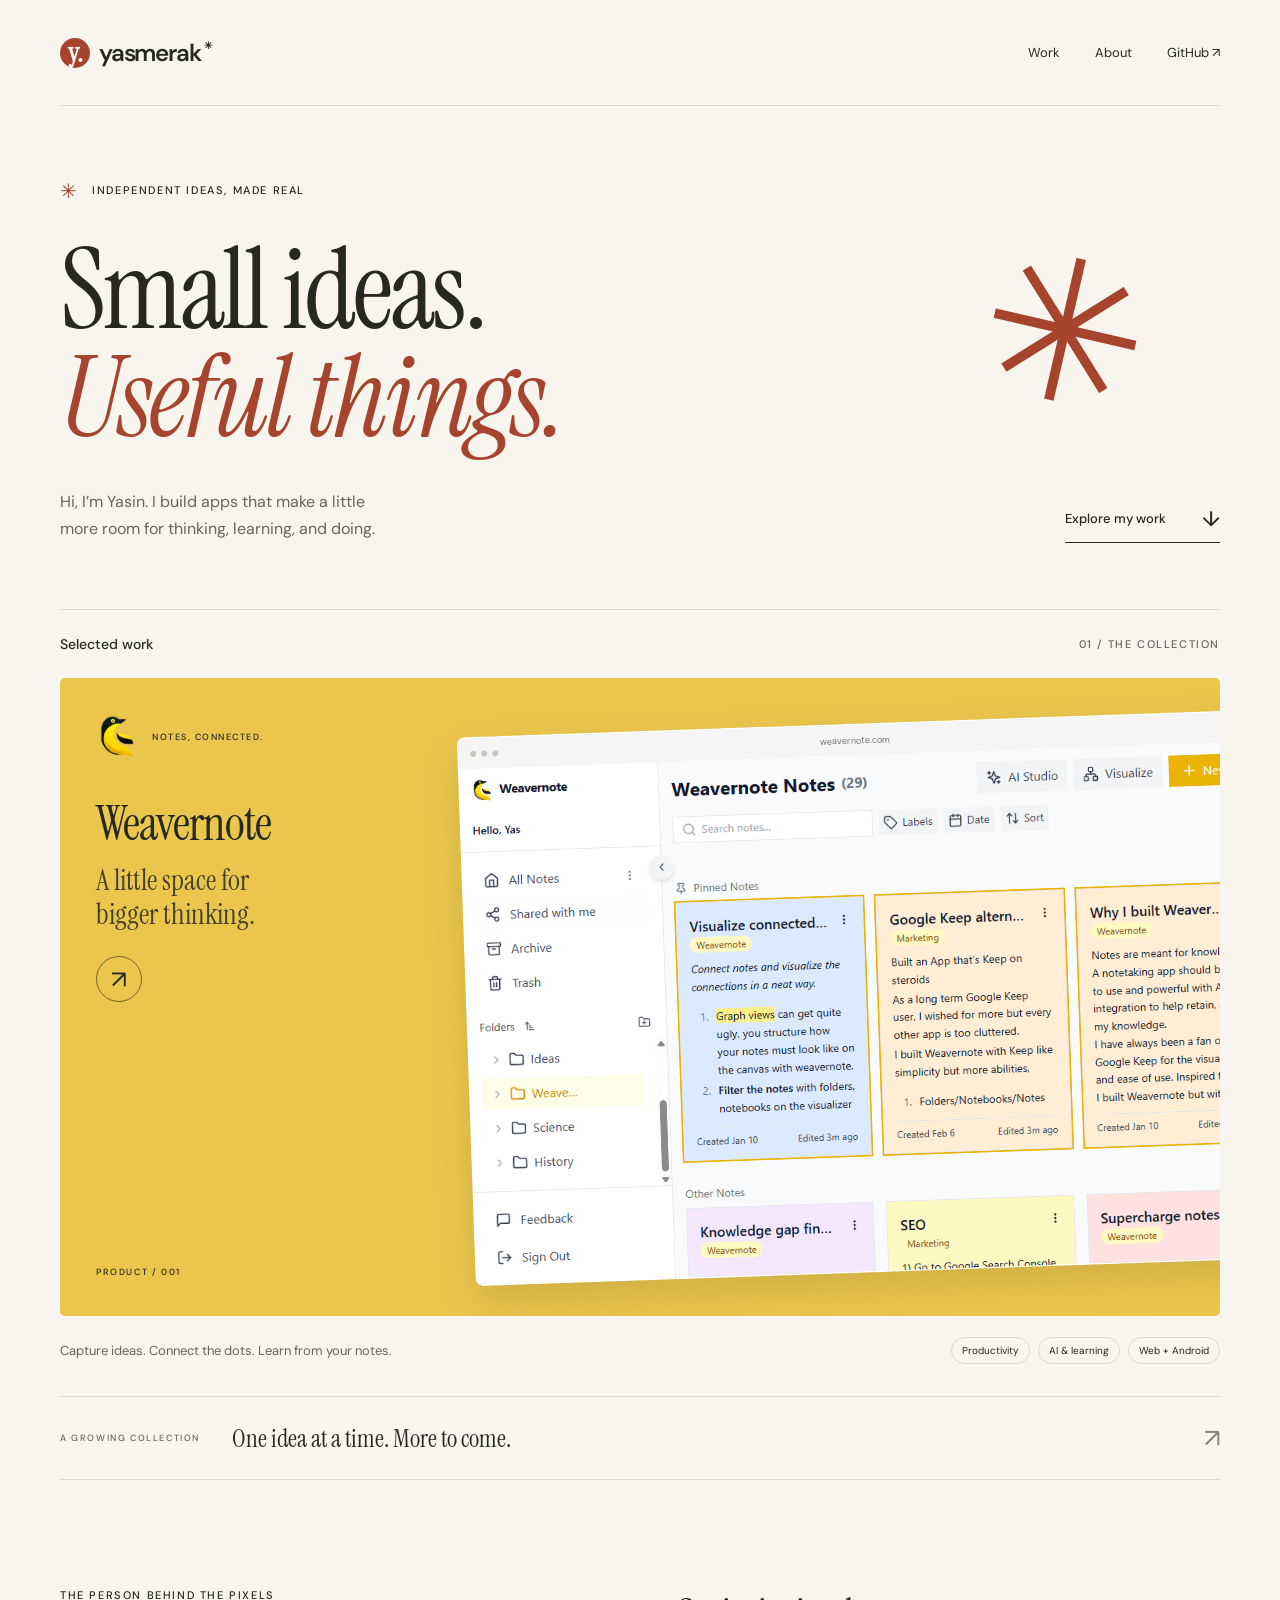
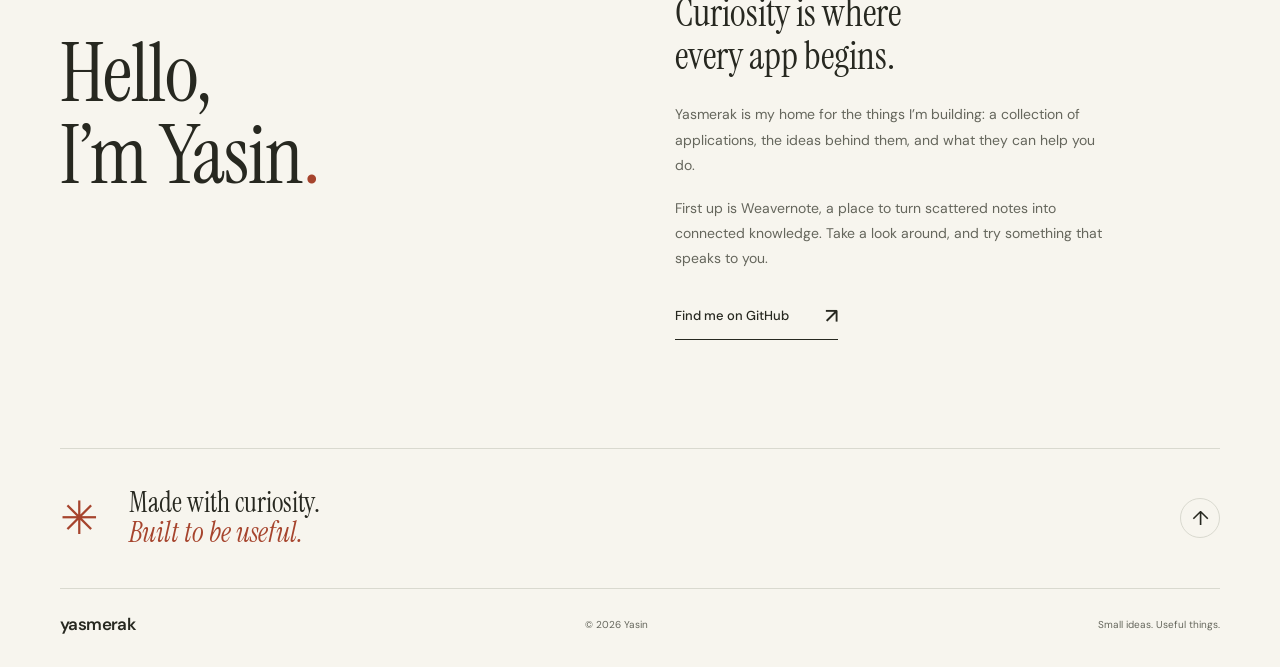
==== index.html @ 51289e0a "Build Yasmerak portfolio and Weavernote product page" ====
<!doctype html>
<html lang="en">
<head>
  <meta charset="utf-8"><meta name="viewport" content="width=device-width,initial-scale=1">
  <title>Yasmerak — Small ideas. Useful things.</title>
  <meta name="description" content="A collection of apps by Yasin. Explore Weavernote, a workspace for connected notes, AI-powered study, and bigger thinking.">
  <link rel="canonical" href="https://yasmerak.site/">
  <meta property="og:title" content="Yasmerak — Small ideas. Useful things."><meta property="og:description" content="Thoughtful apps by Yasin. Start with Weavernote: capture, connect, and learn from your notes."><meta property="og:type" content="website"><meta property="og:url" content="https://yasmerak.site/">
  <meta name="theme-color" content="#f7f5ee"><link rel="icon" href="/assets/favicon.svg" type="image/svg+xml"><link rel="stylesheet" href="/assets/styles.css">
</head>
<body>
  <a class="skip-link" href="#main">Skip to content</a>
  <header class="site-header wrap">
    <a class="brand" href="/" aria-label="Yasmerak home"><span class="brand-mark" aria-hidden="true">y.</span>yasmerak<span class="brand-dot" aria-hidden="true">✳</span></a>
    <nav aria-label="Main navigation"><a href="#work">Work</a><a href="#about">About</a><a href="https://github.com/Yasind24" target="_blank" rel="noopener noreferrer">GitHub <span aria-hidden="true">↗</span></a></nav>
  </header>
  <main id="main">
    <section class="hero wrap" aria-labelledby="hero-title">
      <div class="eyebrow"><span class="small-star" aria-hidden="true">✳</span> INDEPENDENT IDEAS, MADE REAL</div>
      <h1 id="hero-title">Small ideas.<br><em>Useful things.</em></h1>
      <div class="hero-bottom"><p>Hi, I’m Yasin. I build apps that make a little<br class="desktop-break"> more room for thinking, learning, and doing.</p><a class="text-link" href="#work">Explore my work <span aria-hidden="true">↓</span></a></div>
      <span class="hero-flower" aria-hidden="true">✳</span>
    </section>
    <section class="work wrap" id="work" aria-labelledby="work-title">
      <div class="section-heading"><h2 id="work-title">Selected work</h2><span class="mono">01 / THE COLLECTION</span></div>
      <article class="product-card">
        <div class="product-card-copy"><div class="product-kicker"><img src="/assets/weavernote-logo.webp" width="42" height="42" alt=""><span>NOTES, CONNECTED.</span></div><h3>Weavernote</h3><p>A little space for<br>bigger thinking.</p><a class="round-link" href="/apps/weavernote/" aria-label="Explore Weavernote"><span aria-hidden="true">↗</span></a><span class="product-index mono">PRODUCT / 001</span></div>
        <a class="product-preview" href="/apps/weavernote/" aria-label="View the Weavernote product page"><div class="window-bar" aria-hidden="true"><span></span><span></span><span></span><b>weavernote.com</b></div><img src="/assets/weavernote-workspace.webp" alt="Weavernote workspace with colorful note cards, folders, and AI Studio" width="1052" height="660" fetchpriority="high"></a>
      </article>
      <div class="product-summary"><p>Capture ideas. Connect the dots. Learn from your notes.</p><div class="tags"><span>Productivity</span><span>AI & learning</span><span>Web + Android</span></div></div>
      <div class="collection-note"><span class="mono">A GROWING COLLECTION</span><p>One idea at a time. More to come.</p><span aria-hidden="true">↗</span></div>
    </section>
    <section class="about wrap" id="about" aria-labelledby="about-title"><div><span class="eyebrow">THE PERSON BEHIND THE PIXELS</span><h2 id="about-title">Hello,<br>I’m Yasin<span>.</span></h2></div><div class="about-copy"><p class="about-lead">Curiosity is where<br>every app begins.</p><p>Yasmerak is my home for the things I’m building: a collection of applications, the ideas behind them, and what they can help you do.</p><p>First up is Weavernote, a place to turn scattered notes into connected knowledge. Take a look around, and try something that speaks to you.</p><a class="text-link" href="https://github.com/Yasind24" target="_blank" rel="noopener noreferrer">Find me on GitHub <span aria-hidden="true">↗</span></a></div></section>
    <section class="closing wrap"><span aria-hidden="true">✳</span><p>Made with curiosity.<br><em>Built to be useful.</em></p><a href="#main" class="back-top" aria-label="Back to top">↑</a></section>
  </main>
  <footer class="site-footer wrap"><a class="footer-brand" href="/">yasmerak</a><span>© 2026 Yasin</span><span>Small ideas. Useful things.</span></footer>
</body>
</html>
---- assets/styles.css ----
@import url('https://fonts.googleapis.com/css2?family=DM+Sans:wght@400;500;600;700&family=Instrument+Serif:ital@0;1&display=swap');
:root{--paper:#f7f5ee;--ink:#272820;--muted:#65665c;--line:#d9d9cf;--rust:#a6442d;--yellow:#eac64d;--serif:'Instrument Serif',Georgia,serif;--sans:'DM Sans',Arial,sans-serif}
*{box-sizing:border-box}html{scroll-behavior:smooth;scroll-padding-top:30px}body{margin:0;background:var(--paper);color:var(--ink);font-family:var(--sans);-webkit-font-smoothing:antialiased}a{color:inherit;text-decoration:none}img{max-width:100%;height:auto;display:block}button,a{-webkit-tap-highlight-color:transparent}a:focus-visible,summary:focus-visible{outline:3px solid var(--rust);outline-offset:6px}a:hover{color:var(--rust)}.wrap{width:min(1160px,calc(100% - 96px));margin-inline:auto}.mono,.eyebrow,.product-kicker{font-size:11px;letter-spacing:1.6px;font-weight:500}.mono{font-family:var(--sans)}.skip-link{position:absolute;top:8px;left:8px;transform:translateY(-150%);padding:12px;background:var(--ink);color:white;z-index:10}.skip-link:focus{transform:none}.site-header{display:flex;align-items:center;justify-content:space-between;height:106px;border-bottom:1px solid var(--line)}.brand{display:flex;align-items:center;gap:9px;font-size:24px;font-weight:600;letter-spacing:-1.2px}.brand-mark{background:var(--rust);color:var(--paper);height:30px;width:30px;display:grid;place-items:center;border-radius:50%;font-family:var(--serif);font-size:27px;line-height:1}.brand-dot{font-size:10px;align-self:flex-start;padding-top:2px;margin-left:-5px}.site-header nav{display:flex;gap:35px;font-size:13px}.hero{position:relative;padding-block:72px 66px;overflow:hidden}.eyebrow{display:block}.small-star{color:var(--rust);font-size:20px;vertical-align:middle;margin-right:9px}h1,h2,h3,p{margin:0}h1{font-family:var(--serif);font-size:clamp(70px,8.8vw,132px);font-weight:400;line-height:.96;letter-spacing:-3px;margin:32px 0 36px}em{font-weight:400;color:var(--rust)}.hero-bottom{display:flex;align-items:flex-end;justify-content:space-between}.hero-bottom p{font-size:16px;line-height:1.7;color:var(--muted)}.text-link{display:inline-flex;align-items:center;gap:36px;font-size:13px;font-weight:500;border-bottom:1px solid var(--ink);padding-bottom:9px}.text-link span{font-size:21px}.hero-flower{position:absolute;right:73px;top:130px;font-size:198px;line-height:1;color:var(--rust);transform:rotate(13deg);font-family:Georgia,serif}.section-heading{display:flex;justify-content:space-between;align-items:center;border-top:1px solid var(--line);padding:25px 0}.section-heading h2{font-size:14px;font-weight:500}.section-heading .mono{color:var(--muted)}.product-card{display:grid;grid-template-columns:35% 65%;min-height:440px;background:var(--yellow);border-radius:5px;overflow:hidden;position:relative}.product-card-copy{padding:38px 36px;display:flex;flex-direction:column;align-items:flex-start}.product-kicker{display:flex;align-items:center;gap:14px;font-size:9px;letter-spacing:1.5px}.product-kicker img{object-fit:contain}.product-card h3{font-family:var(--serif);font-weight:400;font-size:48px;letter-spacing:-1px;margin:34px 0 8px}.product-card-copy>p{font-family:var(--serif);font-size:29px;line-height:1.18;color:#46402a}.round-link{border:1px solid #746324;border-radius:50%;width:46px;height:46px;display:grid;place-items:center;font-size:25px;margin-top:25px;transition:background .2s,transform .2s}.round-link:hover{background:var(--paper);color:var(--ink);transform:rotate(6deg)}.product-index{margin-top:auto;padding-top:20px;font-size:9px}.product-preview{align-self:center;background:white;margin:45px -70px 45px 0;box-shadow:0 16px 35px #5b48152b;border:1px solid #ffffff80;border-radius:8px;overflow:hidden;transform:rotate(-2deg);transition:transform .3s}.product-preview:hover{transform:rotate(0)}.product-preview img{width:100%;height:auto}.window-bar{height:31px;background:#f5f5f5;display:flex;align-items:center;gap:5px;padding:0 12px}.window-bar span{height:6px;width:6px;border-radius:50%;background:#c6c7c1}.window-bar b{font-weight:400;font-size:9px;position:absolute;left:44%;color:#74746c}.product-summary{display:flex;justify-content:space-between;gap:24px;align-items:center;padding:21px 0 32px}.product-summary p{font-size:13px;color:var(--muted)}.tags{display:flex;gap:8px;flex-wrap:wrap}.tags span{font-size:10px;border:1px solid var(--line);padding:6px 10px;border-radius:30px;white-space:nowrap}.collection-note{display:flex;align-items:center;gap:32px;border-top:1px solid var(--line);border-bottom:1px solid var(--line);padding:24px 0}.collection-note .mono{font-size:9px;color:var(--muted)}.collection-note p{font-family:var(--serif);font-size:25px}.collection-note>span:last-child{margin-left:auto;font-size:26px;color:#838579}.about{display:grid;grid-template-columns:1fr 1fr;padding:108px 0;gap:70px}.about h2{font-family:var(--serif);font-size:82px;font-weight:400;line-height:1;letter-spacing:-1px;margin-top:30px}.about h2 span{color:var(--rust)}.about-copy{padding-top:4px}.about-lead{font-family:var(--serif);font-size:38px;line-height:1.12;margin-bottom:25px}.about-copy>p:not(.about-lead){font-size:14px;line-height:1.8;color:var(--muted);max-width:440px;margin-bottom:18px}.about-copy .text-link{margin-top:12px}.closing{border-top:1px solid var(--line);display:flex;align-items:center;gap:30px;padding:39px 0}.closing>span{font-size:46px;color:var(--rust)}.closing p{font-family:var(--serif);font-size:28px;line-height:1.1}.back-top{margin-left:auto;border:1px solid var(--line);border-radius:50%;width:40px;height:40px;display:grid;place-items:center;font-size:20px}.site-footer{display:flex;gap:30px;justify-content:space-between;align-items:center;padding:24px 0 32px;border-top:1px solid var(--line);color:var(--muted);font-size:10px}.footer-brand{font-weight:600;font-size:17px;color:var(--ink);letter-spacing:-.6px}
/* Product detail */
.breadcrumb{font-size:11px;display:inline-flex;gap:10px;color:var(--muted);margin-top:32px}.product-hero{padding:48px 0 50px;display:grid;grid-template-columns:1.4fr 1fr;gap:80px;align-items:end}.product-label{display:flex;align-items:center;gap:12px;font-size:15px;font-weight:600}.product-label img{width:38px;height:38px;object-fit:contain}.live-label{font-size:9px;border:1px solid var(--line);border-radius:20px;padding:5px 9px;font-weight:400;margin-left:6px}.live-label:before{content:'';display:inline-block;width:5px;height:5px;background:#66764b;border-radius:50%;margin-right:6px}.product-hero h1{font-size:clamp(60px,6.3vw,88px);line-height:1.02;margin:25px 0 0;letter-spacing:-2px}.product-hero-copy>p{color:var(--muted);font-size:15px;line-height:1.8;margin-bottom:24px}.button{display:inline-flex;align-items:center;justify-content:center;gap:25px;background:var(--ink);color:var(--paper);padding:15px 20px;border-radius:3px;font-size:12px;transition:background .2s}.button:hover{background:var(--rust);color:white}.secondary-button{background:transparent;border:1px solid var(--line);color:var(--ink)}.secondary-button:hover{color:var(--ink);background:#edeadf}.button-row{display:flex;gap:10px;flex-wrap:wrap}.product-hero-copy .platform-note{font-size:10px;margin:13px 0 0}.screenshot-stage{background:#e9c44c;padding:50px 65px 0;border-radius:5px;overflow:hidden}.screenshot-stage img{border-radius:6px 6px 0 0;box-shadow:0 0 40px #7b5d1820;width:100%}.stage-caption{display:flex;justify-content:space-between;padding:15px 0 30px;font-size:10px;color:var(--muted)}.product-intro{padding:62px 0 65px;border-bottom:1px solid var(--line);display:grid;grid-template-columns:1fr 1fr;gap:80px}.product-intro h2{font-family:var(--serif);font-size:43px;line-height:1.08;font-weight:400;letter-spacing:-.5px}.product-intro p{font-size:14px;line-height:1.9;color:var(--muted)}.feature{display:grid;grid-template-columns:1fr 1.3fr;gap:85px;padding:64px 0;border-bottom:1px solid var(--line);align-items:center}.feature.reverse{grid-template-columns:1.3fr 1fr}.feature h2{font-family:var(--serif);font-size:44px;font-weight:400;line-height:1.08;margin:18px 0;letter-spacing:-.5px}.feature p{font-size:14px;line-height:1.85;color:var(--muted);margin-bottom:20px}.feature-image{background:#e9e8df;padding:24px;border-radius:5px}.feature-image img{width:100%;box-shadow:0 3px 16px #27282010;border-radius:3px}.feature-image.gold{background:#ede3b7}.feature-image.white{background:#eeeee7}.feature-points{padding:0;list-style:none;margin:0}.feature-points li{font-size:12px;color:var(--muted);padding:9px 0;border-top:1px solid var(--line);display:flex;gap:10px}.feature-points li:before{content:'↗';color:var(--rust)}.workflow{padding:65px 0}.workflow h2{font-family:var(--serif);font-size:46px;font-weight:400;margin:20px 0 35px}.workflow-grid{display:grid;grid-template-columns:repeat(3,1fr);gap:32px}.workflow-step{border-top:1px solid var(--line);padding-top:20px}.step-number{font-family:var(--serif);font-size:32px;color:var(--rust)}.workflow-step h3{font-size:16px;font-weight:500;margin:18px 0 10px}.workflow-step p{font-size:13px;color:var(--muted);line-height:1.8}.product-cta{padding:50px;background:#ece9df;border-radius:5px;display:flex;align-items:center;justify-content:space-between;gap:30px;margin-bottom:65px}.product-cta h2{font-family:var(--serif);font-size:44px;font-weight:400;line-height:1.05;margin:12px 0}.product-cta p{font-size:12px;color:var(--muted);line-height:1.7}.product-links{display:flex;gap:22px;font-size:11px;margin-top:15px}.product-bottom{margin-top:36px}.error-page{min-height:60vh;padding:90px 0}.error-page h1{font-size:80px}.error-page p{margin-bottom:25px;color:var(--muted)}
@media(min-width:1500px){.hero-flower{right:100px}.hero{padding-block:95px 85px}}
@media(max-width:1000px){.wrap{width:calc(100% - 64px)}.hero-flower{right:20px;top:140px;font-size:150px}.product-card-copy{padding:30px 25px}.product-card h3{font-size:40px}.product-card-copy>p{font-size:26px}.product-card{min-height:390px}.product-summary{align-items:flex-start;flex-direction:column;gap:12px}.product-hero{gap:35px;grid-template-columns:1.2fr 1fr}.product-hero h1{font-size:65px}.feature,.feature.reverse{gap:40px}.product-intro{gap:40px}.screenshot-stage{padding:35px 40px 0}}
@media(max-width:700px){.wrap{width:calc(100% - 40px)}.site-header{height:80px}.brand{font-size:21px}.brand-mark{width:27px;height:27px}.site-header nav{gap:19px;font-size:12px}.site-header nav>a:last-child{display:none}.hero{padding:46px 0 40px}.eyebrow{font-size:9px;letter-spacing:1.2px}.hero h1{font-size:clamp(64px,13.3vw,90px);letter-spacing:-1.5px;margin:27px 0 30px}.hero-flower{font-size:65px;right:8px;top:68px;opacity:.9}.hero-bottom{align-items:flex-start;flex-direction:column;gap:24px}.hero-bottom p{font-size:14px}.section-heading .mono{font-size:9px;letter-spacing:1px}.product-card{grid-template-columns:1fr;min-height:unset}.product-card-copy{padding:27px;min-height:285px}.product-kicker{font-size:9px}.product-card h3{font-size:46px;margin-top:24px}.product-card-copy>p{font-size:27px}.product-card-copy .round-link{position:absolute;right:28px;top:142px;margin:0}.product-index{padding-top:20px}.product-preview{margin:0 -40px 29px 27px;transform:rotate(-2deg)}.product-summary{padding-bottom:26px}.product-summary p{line-height:1.6}.collection-note{gap:15px;flex-wrap:wrap}.collection-note .mono{width:100%;font-size:8px}.collection-note p{font-size:23px}.collection-note>span:last-child{font-size:22px}.about{padding:62px 0;grid-template-columns:1fr;gap:35px}.about h2{font-size:65px;margin-top:24px}.about-lead{font-size:34px}.about-copy>p:not(.about-lead){font-size:13px}.closing{padding:29px 0;gap:17px}.closing p{font-size:25px}.closing>span{font-size:36px}.site-footer{flex-wrap:wrap;gap:13px;padding:22px 0}.site-footer>span:last-child{width:100%}.breadcrumb{margin-top:26px}.product-hero{grid-template-columns:1fr;gap:25px;padding:35px 0}.product-hero h1{font-size:62px;letter-spacing:-1px;margin:22px 0 0}.product-hero-copy>p{font-size:14px}.product-label{font-size:14px}.screenshot-stage{padding:22px 16px 0}.stage-caption{gap:15px;font-size:9px;line-height:1.5}.product-intro{padding:35px 0;grid-template-columns:1fr;gap:20px}.product-intro h2{font-size:36px}.product-intro p{font-size:13px}.feature,.feature.reverse{grid-template-columns:1fr;gap:25px;padding:40px 0}.feature.reverse .feature-image{order:2}.feature h2{font-size:37px}.feature p{font-size:13px}.feature-image{padding:15px}.workflow{padding:40px 0}.workflow h2{font-size:37px;margin-bottom:25px}.workflow-grid{grid-template-columns:1fr;gap:25px}.workflow-step{display:grid;grid-template-columns:40px 1fr;column-gap:15px}.workflow-step h3{margin-top:6px}.workflow-step p{grid-column:2}.product-cta{padding:28px 24px;display:block;margin-bottom:40px}.product-cta h2{font-size:36px}.product-cta .button-row{margin-top:24px}.product-links{flex-wrap:wrap;gap:15px}}
@media(prefers-reduced-motion:reduce){html{scroll-behavior:auto}*,*:before,*:after{transition:none!important}}
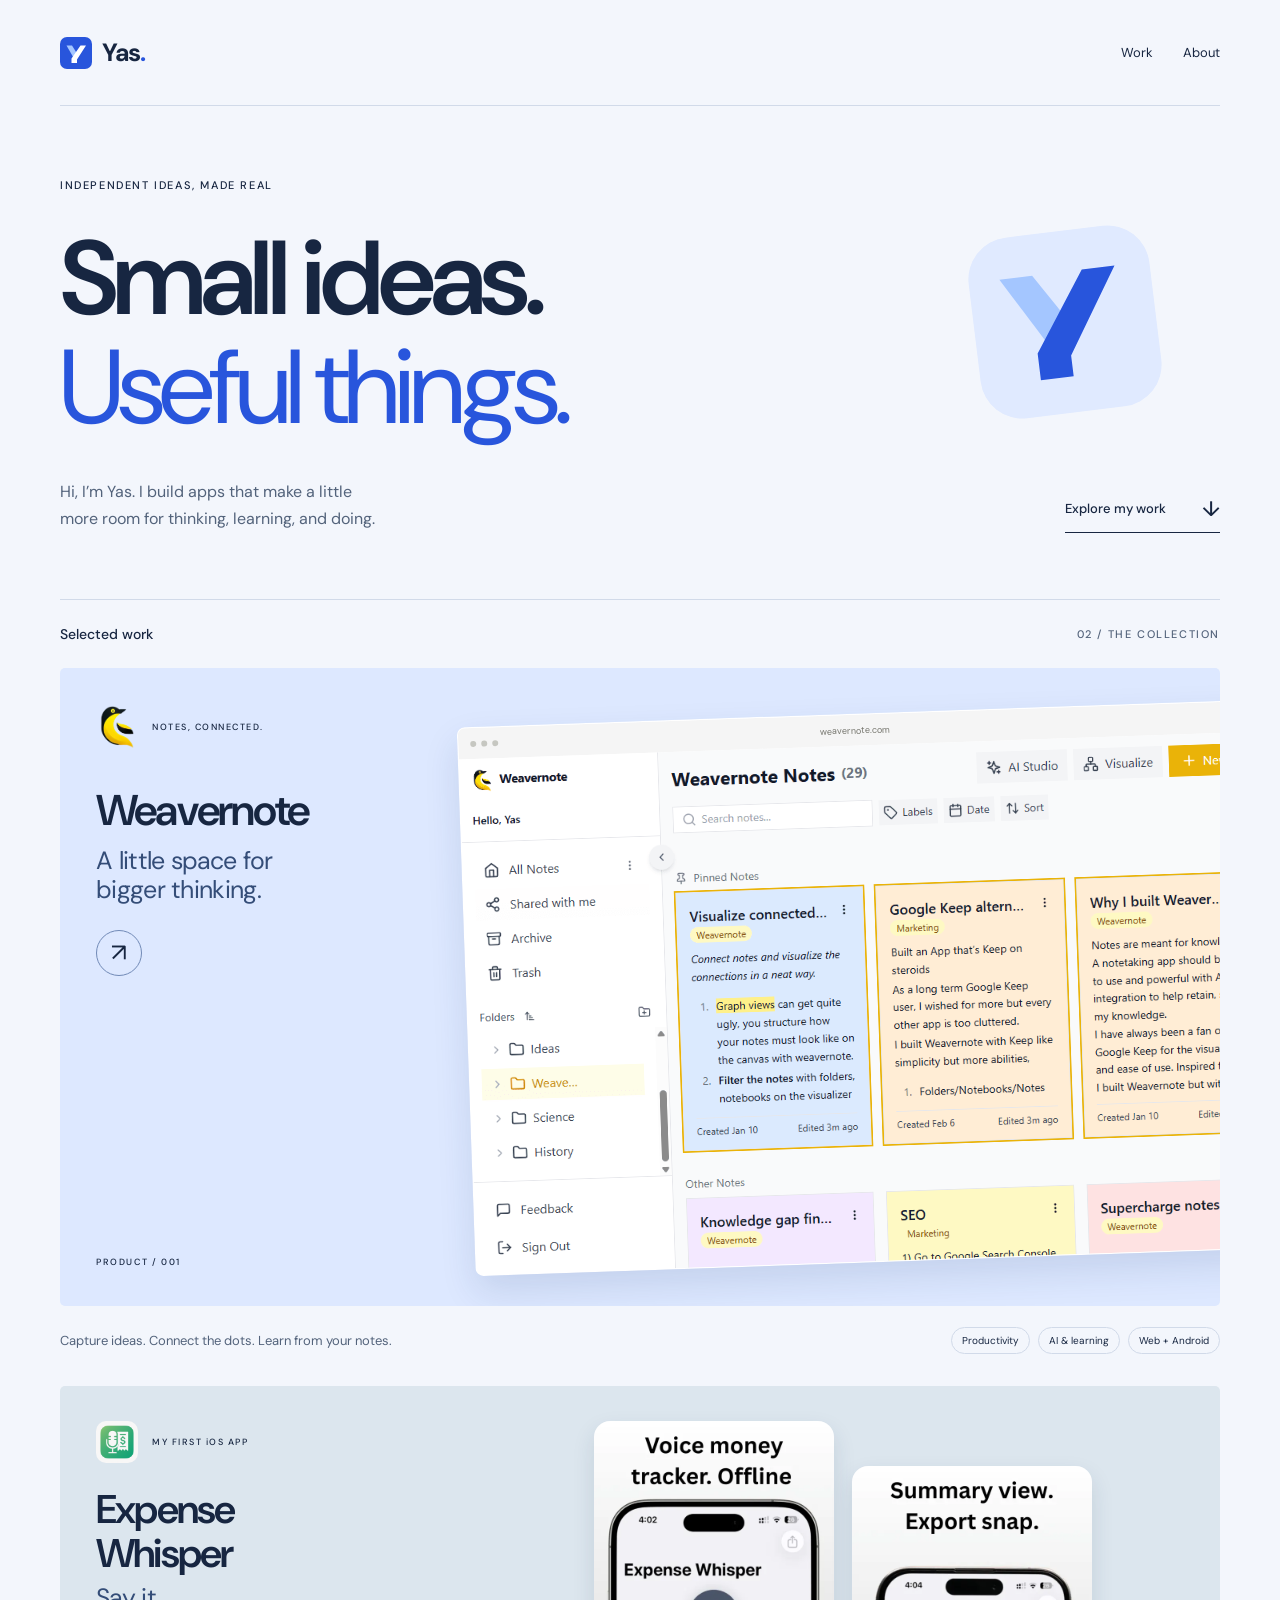
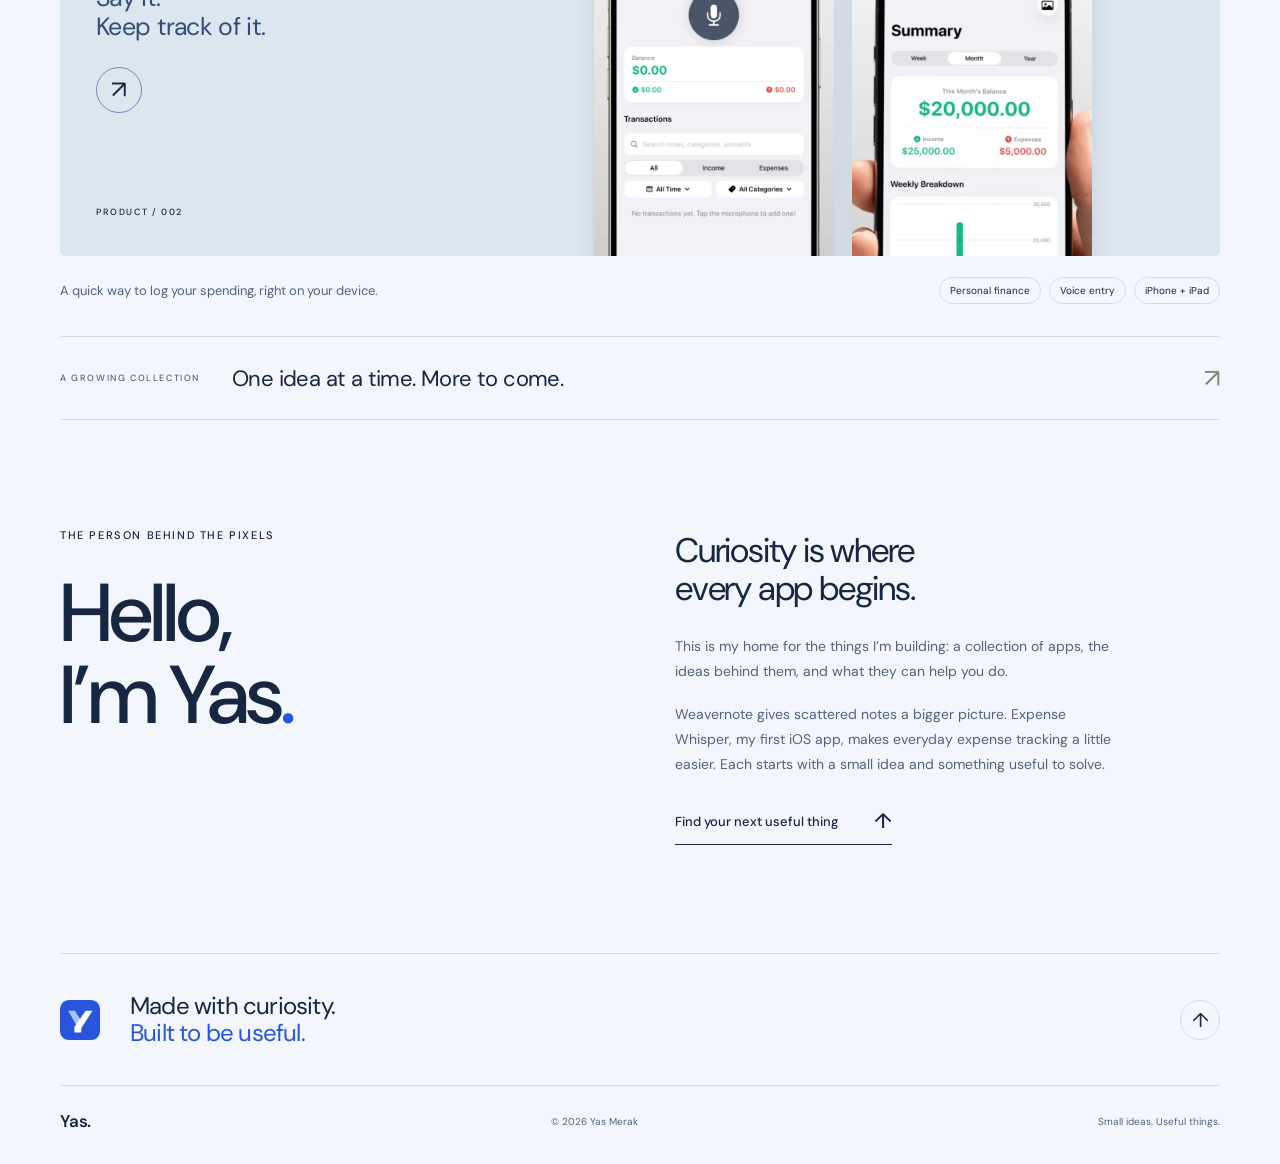
==== commit 41c137be: "Refresh Yas identity and add Expense Whisper product page" ====
--- a/index.html
+++ b/index.html
@@ -2,37 +2,42 @@
 <html lang="en">
 <head>
   <meta charset="utf-8"><meta name="viewport" content="width=device-width,initial-scale=1">
-  <title>Yasmerak — Small ideas. Useful things.</title>
-  <meta name="description" content="A collection of apps by Yasin. Explore Weavernote, a workspace for connected notes, AI-powered study, and bigger thinking.">
+  <title>Yas — Small ideas. Useful things.</title>
+  <meta name="description" content="Apps by Yas Merak. Explore Weavernote for connected notes and Expense Whisper for simple voice-based expense tracking on iPhone and iPad.">
   <link rel="canonical" href="https://yasmerak.site/">
-  <meta property="og:title" content="Yasmerak — Small ideas. Useful things."><meta property="og:description" content="Thoughtful apps by Yasin. Start with Weavernote: capture, connect, and learn from your notes."><meta property="og:type" content="website"><meta property="og:url" content="https://yasmerak.site/">
-  <meta name="theme-color" content="#f7f5ee"><link rel="icon" href="/assets/favicon.svg" type="image/svg+xml"><link rel="stylesheet" href="/assets/styles.css">
+  <meta property="og:title" content="Yas — Small ideas. Useful things."><meta property="og:description" content="Thoughtful apps by Yas. Discover Weavernote and Expense Whisper."><meta property="og:type" content="website"><meta property="og:url" content="https://yasmerak.site/">
+  <meta name="theme-color" content="#f3f6fc"><link rel="icon" href="/assets/favicon.svg" type="image/svg+xml"><link rel="stylesheet" href="/assets/styles.css">
 </head>
 <body>
   <a class="skip-link" href="#main">Skip to content</a>
   <header class="site-header wrap">
-    <a class="brand" href="/" aria-label="Yasmerak home"><span class="brand-mark" aria-hidden="true">y.</span>yasmerak<span class="brand-dot" aria-hidden="true">✳</span></a>
-    <nav aria-label="Main navigation"><a href="#work">Work</a><a href="#about">About</a><a href="https://github.com/Yasind24" target="_blank" rel="noopener noreferrer">GitHub <span aria-hidden="true">↗</span></a></nav>
+    <a class="brand" href="/" aria-label="Yas home"><img class="brand-symbol" src="/assets/favicon.svg" width="32" height="32" alt="">Yas<span class="brand-period" aria-hidden="true">.</span></a>
+    <nav aria-label="Main navigation"><a href="#work">Work</a><a href="#about">About</a></nav>
   </header>
   <main id="main">
     <section class="hero wrap" aria-labelledby="hero-title">
-      <div class="eyebrow"><span class="small-star" aria-hidden="true">✳</span> INDEPENDENT IDEAS, MADE REAL</div>
+      <div class="eyebrow">INDEPENDENT IDEAS, MADE REAL</div>
       <h1 id="hero-title">Small ideas.<br><em>Useful things.</em></h1>
-      <div class="hero-bottom"><p>Hi, I’m Yasin. I build apps that make a little<br class="desktop-break"> more room for thinking, learning, and doing.</p><a class="text-link" href="#work">Explore my work <span aria-hidden="true">↓</span></a></div>
-      <span class="hero-flower" aria-hidden="true">✳</span>
+      <div class="hero-bottom"><p>Hi, I’m Yas. I build apps that make a little<br class="desktop-break"> more room for thinking, learning, and doing.</p><a class="text-link" href="#work">Explore my work <span aria-hidden="true">↓</span></a></div>
+      <img class="hero-monogram" src="/assets/monogram.svg" width="200" height="200" alt="" aria-hidden="true">
     </section>
     <section class="work wrap" id="work" aria-labelledby="work-title">
-      <div class="section-heading"><h2 id="work-title">Selected work</h2><span class="mono">01 / THE COLLECTION</span></div>
+      <div class="section-heading"><h2 id="work-title">Selected work</h2><span class="mono">02 / THE COLLECTION</span></div>
       <article class="product-card">
         <div class="product-card-copy"><div class="product-kicker"><img src="/assets/weavernote-logo.webp" width="42" height="42" alt=""><span>NOTES, CONNECTED.</span></div><h3>Weavernote</h3><p>A little space for<br>bigger thinking.</p><a class="round-link" href="/apps/weavernote/" aria-label="Explore Weavernote"><span aria-hidden="true">↗</span></a><span class="product-index mono">PRODUCT / 001</span></div>
         <a class="product-preview" href="/apps/weavernote/" aria-label="View the Weavernote product page"><div class="window-bar" aria-hidden="true"><span></span><span></span><span></span><b>weavernote.com</b></div><img src="/assets/weavernote-workspace.webp" alt="Weavernote workspace with colorful note cards, folders, and AI Studio" width="1052" height="660" fetchpriority="high"></a>
       </article>
       <div class="product-summary"><p>Capture ideas. Connect the dots. Learn from your notes.</p><div class="tags"><span>Productivity</span><span>AI & learning</span><span>Web + Android</span></div></div>
+      <article class="product-card expense-card">
+        <div class="product-card-copy"><div class="product-kicker"><img src="/assets/expense-whisper-icon.png" width="42" height="42" alt=""><span>MY FIRST iOS APP</span></div><h3>Expense<br>Whisper</h3><p>Say it.<br>Keep track of it.</p><a class="round-link" href="/apps/expense-whisper/" aria-label="Explore Expense Whisper"><span aria-hidden="true">↗</span></a><span class="product-index mono">PRODUCT / 002</span></div>
+        <a class="expense-preview" href="/apps/expense-whisper/" aria-label="View the Expense Whisper product page"><img src="/assets/expense-whisper-home.webp" width="600" height="1299" loading="lazy" alt="Expense Whisper App Store image showing voice entry and the transaction dashboard"><img src="/assets/expense-whisper-summary.webp" width="600" height="1299" loading="lazy" alt="Expense Whisper App Store image showing monthly income and expense summaries"></a>
+      </article>
+      <div class="product-summary"><p>A quick way to log your spending, right on your device.</p><div class="tags"><span>Personal finance</span><span>Voice entry</span><span>iPhone + iPad</span></div></div>
       <div class="collection-note"><span class="mono">A GROWING COLLECTION</span><p>One idea at a time. More to come.</p><span aria-hidden="true">↗</span></div>
     </section>
-    <section class="about wrap" id="about" aria-labelledby="about-title"><div><span class="eyebrow">THE PERSON BEHIND THE PIXELS</span><h2 id="about-title">Hello,<br>I’m Yasin<span>.</span></h2></div><div class="about-copy"><p class="about-lead">Curiosity is where<br>every app begins.</p><p>Yasmerak is my home for the things I’m building: a collection of applications, the ideas behind them, and what they can help you do.</p><p>First up is Weavernote, a place to turn scattered notes into connected knowledge. Take a look around, and try something that speaks to you.</p><a class="text-link" href="https://github.com/Yasind24" target="_blank" rel="noopener noreferrer">Find me on GitHub <span aria-hidden="true">↗</span></a></div></section>
-    <section class="closing wrap"><span aria-hidden="true">✳</span><p>Made with curiosity.<br><em>Built to be useful.</em></p><a href="#main" class="back-top" aria-label="Back to top">↑</a></section>
+    <section class="about wrap" id="about" aria-labelledby="about-title"><div><span class="eyebrow">THE PERSON BEHIND THE PIXELS</span><h2 id="about-title">Hello,<br>I’m Yas<span>.</span></h2></div><div class="about-copy"><p class="about-lead">Curiosity is where<br>every app begins.</p><p>This is my home for the things I’m building: a collection of apps, the ideas behind them, and what they can help you do.</p><p>Weavernote gives scattered notes a bigger picture. Expense Whisper, my first iOS app, makes everyday expense tracking a little easier. Each starts with a small idea and something useful to solve.</p><a class="text-link" href="#work">Find your next useful thing <span aria-hidden="true">↑</span></a></div></section>
+    <section class="closing wrap"><img class="closing-symbol" src="/assets/favicon.svg" width="40" height="40" alt=""><p>Made with curiosity.<br><em>Built to be useful.</em></p><a href="#main" class="back-top" aria-label="Back to top">↑</a></section>
   </main>
-  <footer class="site-footer wrap"><a class="footer-brand" href="/">yasmerak</a><span>© 2026 Yasin</span><span>Small ideas. Useful things.</span></footer>
+  <footer class="site-footer wrap"><a class="footer-brand" href="/">Yas.</a><span>© 2026 Yas Merak</span><span>Small ideas. Useful things.</span></footer>
 </body>
 </html>
--- a/assets/styles.css
+++ b/assets/styles.css
@@ -1,9 +1,14 @@
-@import url('https://fonts.googleapis.com/css2?family=DM+Sans:wght@400;500;600;700&family=Instrument+Serif:ital@0;1&display=swap');
-:root{--paper:#f7f5ee;--ink:#272820;--muted:#65665c;--line:#d9d9cf;--rust:#a6442d;--yellow:#eac64d;--serif:'Instrument Serif',Georgia,serif;--sans:'DM Sans',Arial,sans-serif}
-*{box-sizing:border-box}html{scroll-behavior:smooth;scroll-padding-top:30px}body{margin:0;background:var(--paper);color:var(--ink);font-family:var(--sans);-webkit-font-smoothing:antialiased}a{color:inherit;text-decoration:none}img{max-width:100%;height:auto;display:block}button,a{-webkit-tap-highlight-color:transparent}a:focus-visible,summary:focus-visible{outline:3px solid var(--rust);outline-offset:6px}a:hover{color:var(--rust)}.wrap{width:min(1160px,calc(100% - 96px));margin-inline:auto}.mono,.eyebrow,.product-kicker{font-size:11px;letter-spacing:1.6px;font-weight:500}.mono{font-family:var(--sans)}.skip-link{position:absolute;top:8px;left:8px;transform:translateY(-150%);padding:12px;background:var(--ink);color:white;z-index:10}.skip-link:focus{transform:none}.site-header{display:flex;align-items:center;justify-content:space-between;height:106px;border-bottom:1px solid var(--line)}.brand{display:flex;align-items:center;gap:9px;font-size:24px;font-weight:600;letter-spacing:-1.2px}.brand-mark{background:var(--rust);color:var(--paper);height:30px;width:30px;display:grid;place-items:center;border-radius:50%;font-family:var(--serif);font-size:27px;line-height:1}.brand-dot{font-size:10px;align-self:flex-start;padding-top:2px;margin-left:-5px}.site-header nav{display:flex;gap:35px;font-size:13px}.hero{position:relative;padding-block:72px 66px;overflow:hidden}.eyebrow{display:block}.small-star{color:var(--rust);font-size:20px;vertical-align:middle;margin-right:9px}h1,h2,h3,p{margin:0}h1{font-family:var(--serif);font-size:clamp(70px,8.8vw,132px);font-weight:400;line-height:.96;letter-spacing:-3px;margin:32px 0 36px}em{font-weight:400;color:var(--rust)}.hero-bottom{display:flex;align-items:flex-end;justify-content:space-between}.hero-bottom p{font-size:16px;line-height:1.7;color:var(--muted)}.text-link{display:inline-flex;align-items:center;gap:36px;font-size:13px;font-weight:500;border-bottom:1px solid var(--ink);padding-bottom:9px}.text-link span{font-size:21px}.hero-flower{position:absolute;right:73px;top:130px;font-size:198px;line-height:1;color:var(--rust);transform:rotate(13deg);font-family:Georgia,serif}.section-heading{display:flex;justify-content:space-between;align-items:center;border-top:1px solid var(--line);padding:25px 0}.section-heading h2{font-size:14px;font-weight:500}.section-heading .mono{color:var(--muted)}.product-card{display:grid;grid-template-columns:35% 65%;min-height:440px;background:var(--yellow);border-radius:5px;overflow:hidden;position:relative}.product-card-copy{padding:38px 36px;display:flex;flex-direction:column;align-items:flex-start}.product-kicker{display:flex;align-items:center;gap:14px;font-size:9px;letter-spacing:1.5px}.product-kicker img{object-fit:contain}.product-card h3{font-family:var(--serif);font-weight:400;font-size:48px;letter-spacing:-1px;margin:34px 0 8px}.product-card-copy>p{font-family:var(--serif);font-size:29px;line-height:1.18;color:#46402a}.round-link{border:1px solid #746324;border-radius:50%;width:46px;height:46px;display:grid;place-items:center;font-size:25px;margin-top:25px;transition:background .2s,transform .2s}.round-link:hover{background:var(--paper);color:var(--ink);transform:rotate(6deg)}.product-index{margin-top:auto;padding-top:20px;font-size:9px}.product-preview{align-self:center;background:white;margin:45px -70px 45px 0;box-shadow:0 16px 35px #5b48152b;border:1px solid #ffffff80;border-radius:8px;overflow:hidden;transform:rotate(-2deg);transition:transform .3s}.product-preview:hover{transform:rotate(0)}.product-preview img{width:100%;height:auto}.window-bar{height:31px;background:#f5f5f5;display:flex;align-items:center;gap:5px;padding:0 12px}.window-bar span{height:6px;width:6px;border-radius:50%;background:#c6c7c1}.window-bar b{font-weight:400;font-size:9px;position:absolute;left:44%;color:#74746c}.product-summary{display:flex;justify-content:space-between;gap:24px;align-items:center;padding:21px 0 32px}.product-summary p{font-size:13px;color:var(--muted)}.tags{display:flex;gap:8px;flex-wrap:wrap}.tags span{font-size:10px;border:1px solid var(--line);padding:6px 10px;border-radius:30px;white-space:nowrap}.collection-note{display:flex;align-items:center;gap:32px;border-top:1px solid var(--line);border-bottom:1px solid var(--line);padding:24px 0}.collection-note .mono{font-size:9px;color:var(--muted)}.collection-note p{font-family:var(--serif);font-size:25px}.collection-note>span:last-child{margin-left:auto;font-size:26px;color:#838579}.about{display:grid;grid-template-columns:1fr 1fr;padding:108px 0;gap:70px}.about h2{font-family:var(--serif);font-size:82px;font-weight:400;line-height:1;letter-spacing:-1px;margin-top:30px}.about h2 span{color:var(--rust)}.about-copy{padding-top:4px}.about-lead{font-family:var(--serif);font-size:38px;line-height:1.12;margin-bottom:25px}.about-copy>p:not(.about-lead){font-size:14px;line-height:1.8;color:var(--muted);max-width:440px;margin-bottom:18px}.about-copy .text-link{margin-top:12px}.closing{border-top:1px solid var(--line);display:flex;align-items:center;gap:30px;padding:39px 0}.closing>span{font-size:46px;color:var(--rust)}.closing p{font-family:var(--serif);font-size:28px;line-height:1.1}.back-top{margin-left:auto;border:1px solid var(--line);border-radius:50%;width:40px;height:40px;display:grid;place-items:center;font-size:20px}.site-footer{display:flex;gap:30px;justify-content:space-between;align-items:center;padding:24px 0 32px;border-top:1px solid var(--line);color:var(--muted);font-size:10px}.footer-brand{font-weight:600;font-size:17px;color:var(--ink);letter-spacing:-.6px}
+@import url('https://fonts.googleapis.com/css2?family=DM+Sans:wght@400;500;600;700&display=swap');
+:root{--paper:#f3f6fc;--ink:#172641;--muted:#53637b;--line:#d1dae9;--accent:#2855dc;--product-tint:#dde8ff;--serif:'DM Sans',Arial,sans-serif;--sans:'DM Sans',Arial,sans-serif}
+*{box-sizing:border-box}html{scroll-behavior:smooth;scroll-padding-top:30px}body{margin:0;background:var(--paper);color:var(--ink);font-family:var(--sans);-webkit-font-smoothing:antialiased}a{color:inherit;text-decoration:none}img{max-width:100%;height:auto;display:block}button,a{-webkit-tap-highlight-color:transparent}a:focus-visible,summary:focus-visible{outline:3px solid var(--accent);outline-offset:6px}a:hover{color:var(--accent)}.wrap{width:min(1160px,calc(100% - 96px));margin-inline:auto}.mono,.eyebrow,.product-kicker{font-size:11px;letter-spacing:1.6px;font-weight:500}.mono{font-family:var(--sans)}.skip-link{position:absolute;top:8px;left:8px;transform:translateY(-150%);padding:12px;background:var(--ink);color:white;z-index:10}.skip-link:focus{transform:none}.site-header{display:flex;align-items:center;justify-content:space-between;height:106px;border-bottom:1px solid var(--line)}.brand{display:flex;align-items:center;gap:9px;font-size:24px;font-weight:600;letter-spacing:-1.2px}.site-header nav{display:flex;gap:35px;font-size:13px}.hero{position:relative;padding-block:72px 66px;overflow:hidden}.eyebrow{display:block}h1,h2,h3,p{margin:0}h1{font-family:var(--serif);font-size:clamp(70px,8.8vw,132px);font-weight:400;line-height:.96;letter-spacing:-3px;margin:32px 0 36px}em{font-weight:400;color:var(--accent)}.hero-bottom{display:flex;align-items:flex-end;justify-content:space-between}.hero-bottom p{font-size:16px;line-height:1.7;color:var(--muted)}.text-link{display:inline-flex;align-items:center;gap:36px;font-size:13px;font-weight:500;border-bottom:1px solid var(--ink);padding-bottom:9px}.text-link span{font-size:21px}.section-heading{display:flex;justify-content:space-between;align-items:center;border-top:1px solid var(--line);padding:25px 0}.section-heading h2{font-size:14px;font-weight:500}.section-heading .mono{color:var(--muted)}.product-card{display:grid;grid-template-columns:35% 65%;min-height:440px;background:var(--product-tint);border-radius:5px;overflow:hidden;position:relative}.product-card-copy{padding:38px 36px;display:flex;flex-direction:column;align-items:flex-start}.product-kicker{display:flex;align-items:center;gap:14px;font-size:9px;letter-spacing:1.5px}.product-kicker img{object-fit:contain}.product-card h3{font-family:var(--serif);font-weight:400;font-size:48px;letter-spacing:-1px;margin:34px 0 8px}.product-card-copy>p{font-family:var(--serif);font-size:29px;line-height:1.18;color:#344d78}.round-link{border:1px solid #718ab7;border-radius:50%;width:46px;height:46px;display:grid;place-items:center;font-size:25px;margin-top:25px;transition:background .2s,transform .2s}.round-link:hover{background:var(--paper);color:var(--ink);transform:rotate(6deg)}.product-index{margin-top:auto;padding-top:20px;font-size:9px}.product-preview{align-self:center;background:white;margin:45px -70px 45px 0;box-shadow:0 16px 35px #183b6d20;border:1px solid #ffffff80;border-radius:8px;overflow:hidden;transform:rotate(-2deg);transition:transform .3s}.product-preview:hover{transform:rotate(0)}.product-preview img{width:100%;height:auto}.window-bar{height:31px;background:#f5f5f5;display:flex;align-items:center;gap:5px;padding:0 12px}.window-bar span{height:6px;width:6px;border-radius:50%;background:#c6c7c1}.window-bar b{font-weight:400;font-size:9px;position:absolute;left:44%;color:#74746c}.product-summary{display:flex;justify-content:space-between;gap:24px;align-items:center;padding:21px 0 32px}.product-summary p{font-size:13px;color:var(--muted)}.tags{display:flex;gap:8px;flex-wrap:wrap}.tags span{font-size:10px;border:1px solid var(--line);padding:6px 10px;border-radius:30px;white-space:nowrap}.collection-note{display:flex;align-items:center;gap:32px;border-top:1px solid var(--line);border-bottom:1px solid var(--line);padding:24px 0}.collection-note .mono{font-size:9px;color:var(--muted)}.collection-note p{font-family:var(--serif);font-size:25px}.collection-note>span:last-child{margin-left:auto;font-size:26px;color:#838579}.about{display:grid;grid-template-columns:1fr 1fr;padding:108px 0;gap:70px}.about h2{font-family:var(--serif);font-size:82px;font-weight:400;line-height:1;letter-spacing:-1px;margin-top:30px}.about h2 span{color:var(--accent)}.about-copy{padding-top:4px}.about-lead{font-family:var(--serif);font-size:38px;line-height:1.12;margin-bottom:25px}.about-copy>p:not(.about-lead){font-size:14px;line-height:1.8;color:var(--muted);max-width:440px;margin-bottom:18px}.about-copy .text-link{margin-top:12px}.closing{border-top:1px solid var(--line);display:flex;align-items:center;gap:30px;padding:39px 0}.closing>span{font-size:46px;color:var(--accent)}.closing p{font-family:var(--serif);font-size:28px;line-height:1.1}.back-top{margin-left:auto;border:1px solid var(--line);border-radius:50%;width:40px;height:40px;display:grid;place-items:center;font-size:20px}.site-footer{display:flex;gap:30px;justify-content:space-between;align-items:center;padding:24px 0 32px;border-top:1px solid var(--line);color:var(--muted);font-size:10px}.footer-brand{font-weight:600;font-size:17px;color:var(--ink);letter-spacing:-.6px}
 /* Product detail */
-.breadcrumb{font-size:11px;display:inline-flex;gap:10px;color:var(--muted);margin-top:32px}.product-hero{padding:48px 0 50px;display:grid;grid-template-columns:1.4fr 1fr;gap:80px;align-items:end}.product-label{display:flex;align-items:center;gap:12px;font-size:15px;font-weight:600}.product-label img{width:38px;height:38px;object-fit:contain}.live-label{font-size:9px;border:1px solid var(--line);border-radius:20px;padding:5px 9px;font-weight:400;margin-left:6px}.live-label:before{content:'';display:inline-block;width:5px;height:5px;background:#66764b;border-radius:50%;margin-right:6px}.product-hero h1{font-size:clamp(60px,6.3vw,88px);line-height:1.02;margin:25px 0 0;letter-spacing:-2px}.product-hero-copy>p{color:var(--muted);font-size:15px;line-height:1.8;margin-bottom:24px}.button{display:inline-flex;align-items:center;justify-content:center;gap:25px;background:var(--ink);color:var(--paper);padding:15px 20px;border-radius:3px;font-size:12px;transition:background .2s}.button:hover{background:var(--rust);color:white}.secondary-button{background:transparent;border:1px solid var(--line);color:var(--ink)}.secondary-button:hover{color:var(--ink);background:#edeadf}.button-row{display:flex;gap:10px;flex-wrap:wrap}.product-hero-copy .platform-note{font-size:10px;margin:13px 0 0}.screenshot-stage{background:#e9c44c;padding:50px 65px 0;border-radius:5px;overflow:hidden}.screenshot-stage img{border-radius:6px 6px 0 0;box-shadow:0 0 40px #7b5d1820;width:100%}.stage-caption{display:flex;justify-content:space-between;padding:15px 0 30px;font-size:10px;color:var(--muted)}.product-intro{padding:62px 0 65px;border-bottom:1px solid var(--line);display:grid;grid-template-columns:1fr 1fr;gap:80px}.product-intro h2{font-family:var(--serif);font-size:43px;line-height:1.08;font-weight:400;letter-spacing:-.5px}.product-intro p{font-size:14px;line-height:1.9;color:var(--muted)}.feature{display:grid;grid-template-columns:1fr 1.3fr;gap:85px;padding:64px 0;border-bottom:1px solid var(--line);align-items:center}.feature.reverse{grid-template-columns:1.3fr 1fr}.feature h2{font-family:var(--serif);font-size:44px;font-weight:400;line-height:1.08;margin:18px 0;letter-spacing:-.5px}.feature p{font-size:14px;line-height:1.85;color:var(--muted);margin-bottom:20px}.feature-image{background:#e9e8df;padding:24px;border-radius:5px}.feature-image img{width:100%;box-shadow:0 3px 16px #27282010;border-radius:3px}.feature-image.gold{background:#ede3b7}.feature-image.white{background:#eeeee7}.feature-points{padding:0;list-style:none;margin:0}.feature-points li{font-size:12px;color:var(--muted);padding:9px 0;border-top:1px solid var(--line);display:flex;gap:10px}.feature-points li:before{content:'↗';color:var(--rust)}.workflow{padding:65px 0}.workflow h2{font-family:var(--serif);font-size:46px;font-weight:400;margin:20px 0 35px}.workflow-grid{display:grid;grid-template-columns:repeat(3,1fr);gap:32px}.workflow-step{border-top:1px solid var(--line);padding-top:20px}.step-number{font-family:var(--serif);font-size:32px;color:var(--rust)}.workflow-step h3{font-size:16px;font-weight:500;margin:18px 0 10px}.workflow-step p{font-size:13px;color:var(--muted);line-height:1.8}.product-cta{padding:50px;background:#ece9df;border-radius:5px;display:flex;align-items:center;justify-content:space-between;gap:30px;margin-bottom:65px}.product-cta h2{font-family:var(--serif);font-size:44px;font-weight:400;line-height:1.05;margin:12px 0}.product-cta p{font-size:12px;color:var(--muted);line-height:1.7}.product-links{display:flex;gap:22px;font-size:11px;margin-top:15px}.product-bottom{margin-top:36px}.error-page{min-height:60vh;padding:90px 0}.error-page h1{font-size:80px}.error-page p{margin-bottom:25px;color:var(--muted)}
-@media(min-width:1500px){.hero-flower{right:100px}.hero{padding-block:95px 85px}}
-@media(max-width:1000px){.wrap{width:calc(100% - 64px)}.hero-flower{right:20px;top:140px;font-size:150px}.product-card-copy{padding:30px 25px}.product-card h3{font-size:40px}.product-card-copy>p{font-size:26px}.product-card{min-height:390px}.product-summary{align-items:flex-start;flex-direction:column;gap:12px}.product-hero{gap:35px;grid-template-columns:1.2fr 1fr}.product-hero h1{font-size:65px}.feature,.feature.reverse{gap:40px}.product-intro{gap:40px}.screenshot-stage{padding:35px 40px 0}}
-@media(max-width:700px){.wrap{width:calc(100% - 40px)}.site-header{height:80px}.brand{font-size:21px}.brand-mark{width:27px;height:27px}.site-header nav{gap:19px;font-size:12px}.site-header nav>a:last-child{display:none}.hero{padding:46px 0 40px}.eyebrow{font-size:9px;letter-spacing:1.2px}.hero h1{font-size:clamp(64px,13.3vw,90px);letter-spacing:-1.5px;margin:27px 0 30px}.hero-flower{font-size:65px;right:8px;top:68px;opacity:.9}.hero-bottom{align-items:flex-start;flex-direction:column;gap:24px}.hero-bottom p{font-size:14px}.section-heading .mono{font-size:9px;letter-spacing:1px}.product-card{grid-template-columns:1fr;min-height:unset}.product-card-copy{padding:27px;min-height:285px}.product-kicker{font-size:9px}.product-card h3{font-size:46px;margin-top:24px}.product-card-copy>p{font-size:27px}.product-card-copy .round-link{position:absolute;right:28px;top:142px;margin:0}.product-index{padding-top:20px}.product-preview{margin:0 -40px 29px 27px;transform:rotate(-2deg)}.product-summary{padding-bottom:26px}.product-summary p{line-height:1.6}.collection-note{gap:15px;flex-wrap:wrap}.collection-note .mono{width:100%;font-size:8px}.collection-note p{font-size:23px}.collection-note>span:last-child{font-size:22px}.about{padding:62px 0;grid-template-columns:1fr;gap:35px}.about h2{font-size:65px;margin-top:24px}.about-lead{font-size:34px}.about-copy>p:not(.about-lead){font-size:13px}.closing{padding:29px 0;gap:17px}.closing p{font-size:25px}.closing>span{font-size:36px}.site-footer{flex-wrap:wrap;gap:13px;padding:22px 0}.site-footer>span:last-child{width:100%}.breadcrumb{margin-top:26px}.product-hero{grid-template-columns:1fr;gap:25px;padding:35px 0}.product-hero h1{font-size:62px;letter-spacing:-1px;margin:22px 0 0}.product-hero-copy>p{font-size:14px}.product-label{font-size:14px}.screenshot-stage{padding:22px 16px 0}.stage-caption{gap:15px;font-size:9px;line-height:1.5}.product-intro{padding:35px 0;grid-template-columns:1fr;gap:20px}.product-intro h2{font-size:36px}.product-intro p{font-size:13px}.feature,.feature.reverse{grid-template-columns:1fr;gap:25px;padding:40px 0}.feature.reverse .feature-image{order:2}.feature h2{font-size:37px}.feature p{font-size:13px}.feature-image{padding:15px}.workflow{padding:40px 0}.workflow h2{font-size:37px;margin-bottom:25px}.workflow-grid{grid-template-columns:1fr;gap:25px}.workflow-step{display:grid;grid-template-columns:40px 1fr;column-gap:15px}.workflow-step h3{margin-top:6px}.workflow-step p{grid-column:2}.product-cta{padding:28px 24px;display:block;margin-bottom:40px}.product-cta h2{font-size:36px}.product-cta .button-row{margin-top:24px}.product-links{flex-wrap:wrap;gap:15px}}
+.breadcrumb{font-size:11px;display:inline-flex;gap:10px;color:var(--muted);margin-top:32px}.product-hero{padding:48px 0 50px;display:grid;grid-template-columns:1.4fr 1fr;gap:80px;align-items:end}.product-label{display:flex;align-items:center;gap:12px;font-size:15px;font-weight:600}.product-label img{width:38px;height:38px;object-fit:contain}.live-label{font-size:9px;border:1px solid var(--line);border-radius:20px;padding:5px 9px;font-weight:400;margin-left:6px}.live-label:before{content:'';display:inline-block;width:5px;height:5px;background:#66764b;border-radius:50%;margin-right:6px}.product-hero h1{font-size:clamp(60px,6.3vw,88px);line-height:1.02;margin:25px 0 0;letter-spacing:-2px}.product-hero-copy>p{color:var(--muted);font-size:15px;line-height:1.8;margin-bottom:24px}.button{display:inline-flex;align-items:center;justify-content:center;gap:25px;background:var(--ink);color:var(--paper);padding:15px 20px;border-radius:3px;font-size:12px;transition:background .2s}.button:hover{background:var(--accent);color:white}.secondary-button{background:transparent;border:1px solid var(--line);color:var(--ink)}.secondary-button:hover{color:var(--ink);background:#e1e8f5}.button-row{display:flex;gap:10px;flex-wrap:wrap}.product-hero-copy .platform-note{font-size:10px;margin:13px 0 0}.screenshot-stage{background:#f0d66e;padding:50px 65px 0;border-radius:5px;overflow:hidden}.screenshot-stage img{border-radius:6px 6px 0 0;box-shadow:0 0 40px #7b5d1820;width:100%}.stage-caption{display:flex;justify-content:space-between;padding:15px 0 30px;font-size:10px;color:var(--muted)}.product-intro{padding:62px 0 65px;border-bottom:1px solid var(--line);display:grid;grid-template-columns:1fr 1fr;gap:80px}.product-intro h2{font-family:var(--serif);font-size:43px;line-height:1.08;font-weight:400;letter-spacing:-.5px}.product-intro p{font-size:14px;line-height:1.9;color:var(--muted)}.feature{display:grid;grid-template-columns:1fr 1.3fr;gap:85px;padding:64px 0;border-bottom:1px solid var(--line);align-items:center}.feature.reverse{grid-template-columns:1.3fr 1fr}.feature h2{font-family:var(--serif);font-size:44px;font-weight:400;line-height:1.08;margin:18px 0;letter-spacing:-.5px}.feature p{font-size:14px;line-height:1.85;color:var(--muted);margin-bottom:20px}.feature-image{background:#e3e9f4;padding:24px;border-radius:5px}.feature-image img{width:100%;box-shadow:0 3px 16px #27282010;border-radius:3px}.feature-image.gold{background:#ede3b7}.feature-image.white{background:#e6edf8}.feature-points{padding:0;list-style:none;margin:0}.feature-points li{font-size:12px;color:var(--muted);padding:9px 0;border-top:1px solid var(--line);display:flex;gap:10px}.feature-points li:before{content:'↗';color:var(--accent)}.workflow{padding:65px 0}.workflow h2{font-family:var(--serif);font-size:46px;font-weight:400;margin:20px 0 35px}.workflow-grid{display:grid;grid-template-columns:repeat(3,1fr);gap:32px}.workflow-step{border-top:1px solid var(--line);padding-top:20px}.step-number{font-family:var(--serif);font-size:32px;color:var(--accent)}.workflow-step h3{font-size:16px;font-weight:500;margin:18px 0 10px}.workflow-step p{font-size:13px;color:var(--muted);line-height:1.8}.product-cta{padding:50px;background:#e4ecfa;border-radius:5px;display:flex;align-items:center;justify-content:space-between;gap:30px;margin-bottom:65px}.product-cta h2{font-family:var(--serif);font-size:44px;font-weight:400;line-height:1.05;margin:12px 0}.product-cta p{font-size:12px;color:var(--muted);line-height:1.7}.product-links{display:flex;gap:22px;font-size:11px;margin-top:15px}.product-bottom{margin-top:36px}.error-page{min-height:60vh;padding:90px 0}.error-page h1{font-size:80px}.error-page p{margin-bottom:25px;color:var(--muted)}
+@media(min-width:1500px){.hero{padding-block:95px 85px}}
+@media(max-width:1000px){.wrap{width:calc(100% - 64px)}.product-card-copy{padding:30px 25px}.product-card h3{font-size:40px}.product-card-copy>p{font-size:26px}.product-card{min-height:390px}.product-summary{align-items:flex-start;flex-direction:column;gap:12px}.product-hero{gap:35px;grid-template-columns:1.2fr 1fr}.product-hero h1{font-size:65px}.feature,.feature.reverse{gap:40px}.product-intro{gap:40px}.screenshot-stage{padding:35px 40px 0}}
+@media(max-width:700px){.wrap{width:calc(100% - 40px)}.site-header{height:80px}.brand{font-size:21px}.site-header nav{gap:19px;font-size:12px}.site-header nav>a:last-child{display:none}.hero{padding:46px 0 40px}.eyebrow{font-size:9px;letter-spacing:1.2px}.hero h1{font-size:clamp(64px,13.3vw,90px);letter-spacing:-1.5px;margin:27px 0 30px}.hero-bottom{align-items:flex-start;flex-direction:column;gap:24px}.hero-bottom p{font-size:14px}.section-heading .mono{font-size:9px;letter-spacing:1px}.product-card{grid-template-columns:1fr;min-height:unset}.product-card-copy{padding:27px;min-height:285px}.product-kicker{font-size:9px}.product-card h3{font-size:46px;margin-top:24px}.product-card-copy>p{font-size:27px}.product-card-copy .round-link{position:absolute;right:28px;top:142px;margin:0}.product-index{padding-top:20px}.product-preview{margin:0 -40px 29px 27px;transform:rotate(-2deg)}.product-summary{padding-bottom:26px}.product-summary p{line-height:1.6}.collection-note{gap:15px;flex-wrap:wrap}.collection-note .mono{width:100%;font-size:8px}.collection-note p{font-size:23px}.collection-note>span:last-child{font-size:22px}.about{padding:62px 0;grid-template-columns:1fr;gap:35px}.about h2{font-size:65px;margin-top:24px}.about-lead{font-size:34px}.about-copy>p:not(.about-lead){font-size:13px}.closing{padding:29px 0;gap:17px}.closing p{font-size:25px}.closing>span{font-size:36px}.site-footer{flex-wrap:wrap;gap:13px;padding:22px 0}.site-footer>span:last-child{width:100%}.breadcrumb{margin-top:26px}.product-hero{grid-template-columns:1fr;gap:25px;padding:35px 0}.product-hero h1{font-size:62px;letter-spacing:-1px;margin:22px 0 0}.product-hero-copy>p{font-size:14px}.product-label{font-size:14px}.screenshot-stage{padding:22px 16px 0}.stage-caption{gap:15px;font-size:9px;line-height:1.5}.product-intro{padding:35px 0;grid-template-columns:1fr;gap:20px}.product-intro h2{font-size:36px}.product-intro p{font-size:13px}.feature,.feature.reverse{grid-template-columns:1fr;gap:25px;padding:40px 0}.feature.reverse .feature-image{order:2}.feature h2{font-size:37px}.feature p{font-size:13px}.feature-image{padding:15px}.workflow{padding:40px 0}.workflow h2{font-size:37px;margin-bottom:25px}.workflow-grid{grid-template-columns:1fr;gap:25px}.workflow-step{display:grid;grid-template-columns:40px 1fr;column-gap:15px}.workflow-step h3{margin-top:6px}.workflow-step p{grid-column:2}.product-cta{padding:28px 24px;display:block;margin-bottom:40px}.product-cta h2{font-size:36px}.product-cta .button-row{margin-top:24px}.product-links{flex-wrap:wrap;gap:15px}}
 @media(prefers-reduced-motion:reduce){html{scroll-behavior:auto}*,*:before,*:after{transition:none!important}}
+
+/* Yas identity and native app pages */
+.brand{font-size:25px;letter-spacing:-1.3px;gap:10px;font-weight:700}.brand-symbol{width:32px;height:32px}.brand-period{color:var(--accent);margin-left:-10px}.hero h1{font-weight:600;letter-spacing:-5px;font-size:clamp(64px,8.2vw,112px);line-height:1.04}.hero em,em{font-style:normal}.hero-monogram{position:absolute;right:55px;top:116px;width:200px;height:200px;transform:rotate(-7deg)}.closing-symbol{width:40px;height:40px}.product-card h3{font-size:43px;font-weight:600;letter-spacing:-1.8px}.product-card-copy>p{font-size:25px;letter-spacing:-.7px}.about h2{font-weight:500;letter-spacing:-3px}.about-lead{font-size:34px;letter-spacing:-1.2px}.closing p{font-size:24px;letter-spacing:-.8px}.collection-note p{font-size:22px;letter-spacing:-.6px}.product-hero h1{font-weight:500;letter-spacing:-3px;font-size:clamp(56px,5.7vw,78px)}.product-intro h2,.feature h2,.workflow h2,.product-cta h2{font-weight:500;letter-spacing:-1.6px}.site-header nav{gap:30px}.site-header nav a{display:inline-block!important}.expense-card{background:#dce6ee;min-height:470px}.expense-card .product-card-copy{padding-top:35px}.expense-card h3{font-size:40px;margin-top:25px;line-height:1.08}.expense-card .product-kicker img{border-radius:10px}.expense-preview{display:flex;gap:18px;padding:35px 35px 0;align-items:flex-start;justify-content:center;height:470px;overflow:hidden}.expense-preview img{width:44%;max-width:240px;border-radius:16px;box-shadow:0 10px 22px #203b5420}.expense-preview img:last-child{margin-top:45px}.app-gallery{background:#e1e9f5;padding:40px;border-radius:6px;display:grid;grid-template-columns:repeat(3,minmax(0,1fr));gap:28px;margin:0}.app-gallery img{width:100%;border-radius:12px;box-shadow:0 8px 25px #17264113}.app-features{display:grid;grid-template-columns:repeat(3,minmax(0,1fr));gap:35px;padding:55px 0;border-bottom:1px solid var(--line)}.app-features h2{font-size:19px;font-weight:500;letter-spacing:-.6px;margin:16px 0 12px}.app-features p{font-size:13px;line-height:1.8;color:var(--muted)}.app-features .eyebrow{color:var(--accent)}.developer-note{font-size:11px;color:var(--muted);padding:0 0 35px;line-height:1.7}.expense-hero .product-label img{border-radius:8px}.expense-hero h1{font-size:clamp(52px,5.5vw,74px)}
+@media(max-width:1000px){.hero-monogram{right:0;top:120px;width:155px;height:155px}.hero h1{font-size:clamp(64px,8.2vw,100px)}.expense-card h3{font-size:34px}.expense-preview{padding-inline:20px;gap:12px}.app-gallery{padding:25px;gap:18px}}
+@media(max-width:700px){.hero h1{font-size:clamp(53px,12.3vw,82px);letter-spacing:-3px}.hero-monogram{width:58px;height:58px;top:45px;right:0;opacity:.5}.hero .eyebrow{padding-right:64px;line-height:1.6}.brand{font-size:24px}.brand-symbol{width:28px;height:28px}.product-card h3{font-size:40px}.about h2{font-size:60px;letter-spacing:-2.5px}.product-card-copy>p{font-size:24px}.product-hero h1{font-size:53px;letter-spacing:-2.3px}.expense-card{min-height:unset}.expense-card .product-card-copy{min-height:310px}.expense-card h3{font-size:37px}.expense-card .round-link{top:175px}.expense-preview{height:330px;padding:0 20px;gap:14px}.expense-preview img{width:46%;max-width:220px}.expense-preview img:last-child{margin-top:26px}.app-gallery{padding:18px;gap:16px;grid-template-columns:1fr 1fr}.app-gallery img:last-child{grid-column:1/-1;width:calc(50% - 8px);justify-self:center}.app-features{grid-template-columns:1fr;gap:25px;padding:35px 0}.app-features article{border-top:1px solid var(--line);padding-top:18px}.app-features h2{margin-top:10px}.expense-hero h1{font-size:52px}.feature h2,.product-intro h2,.workflow h2,.product-cta h2{font-size:33px;letter-spacing:-1.2px}.workflow h2{line-height:1.2}}
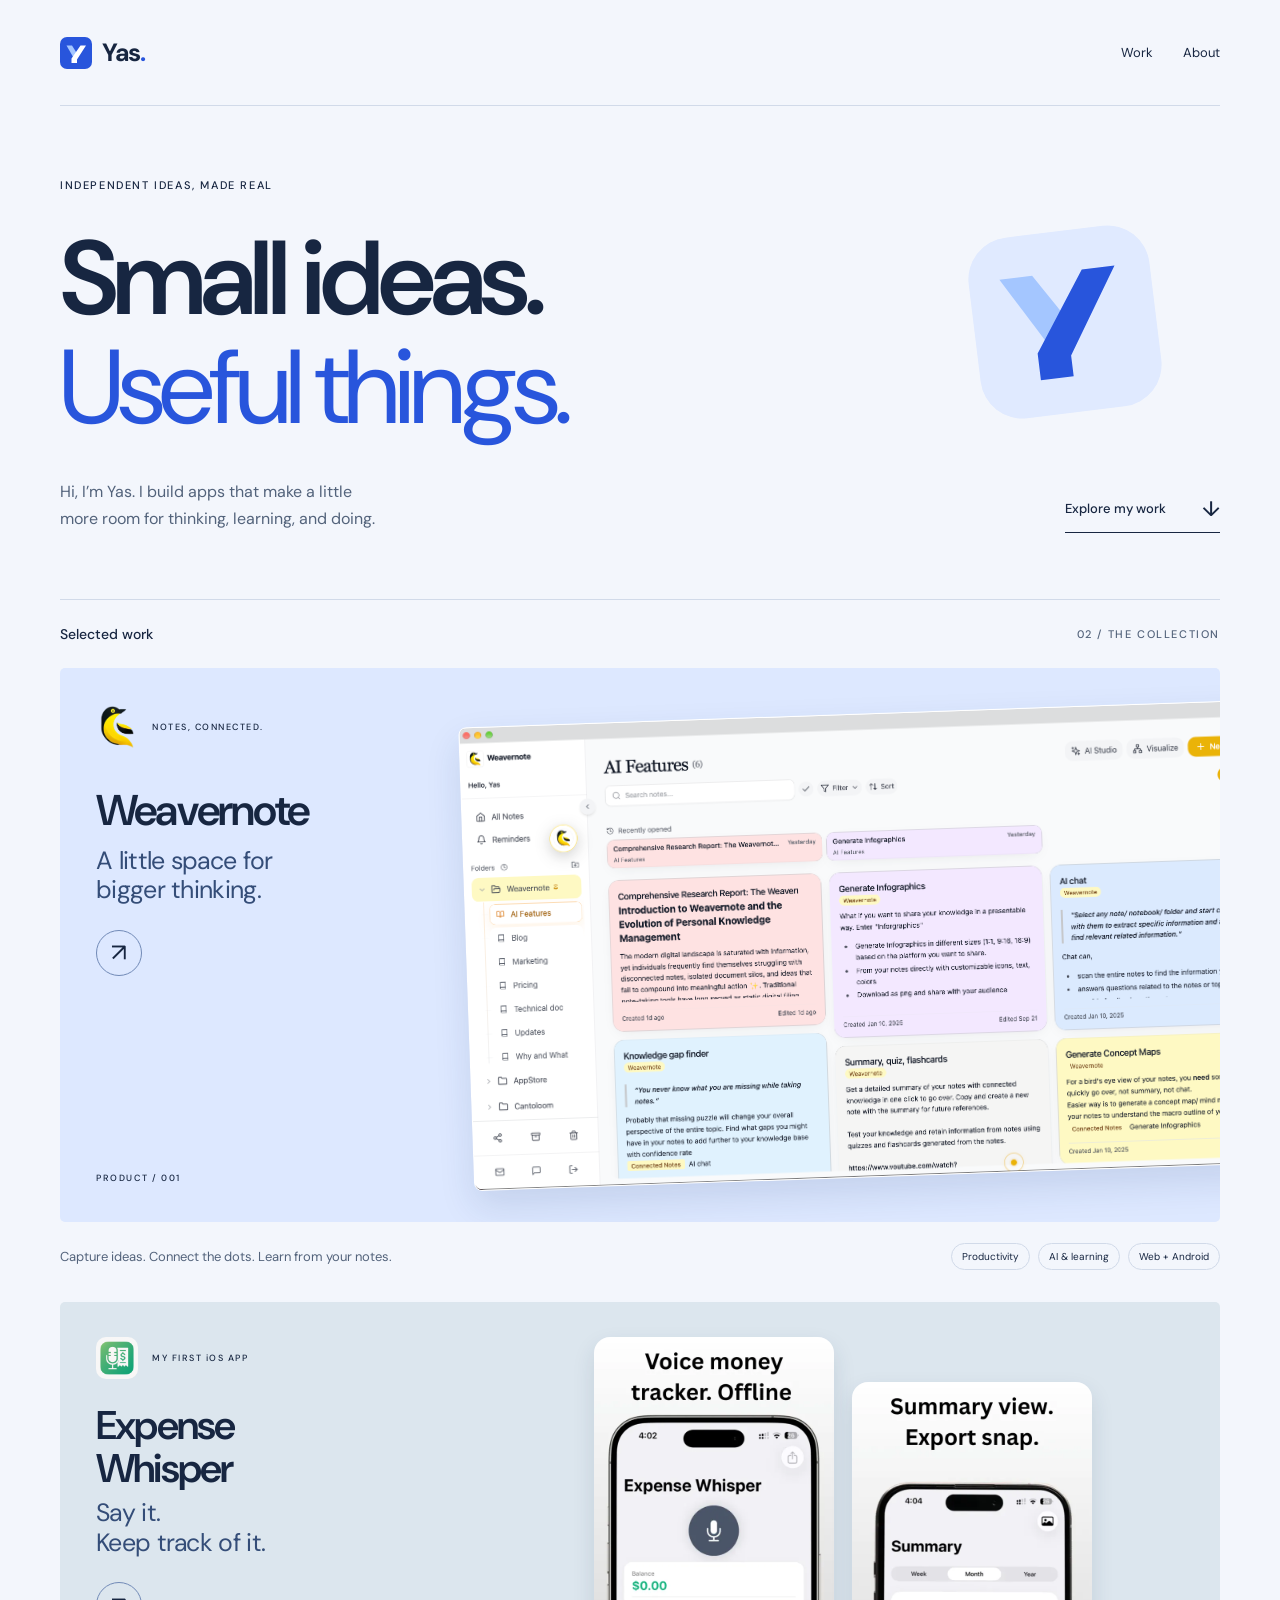
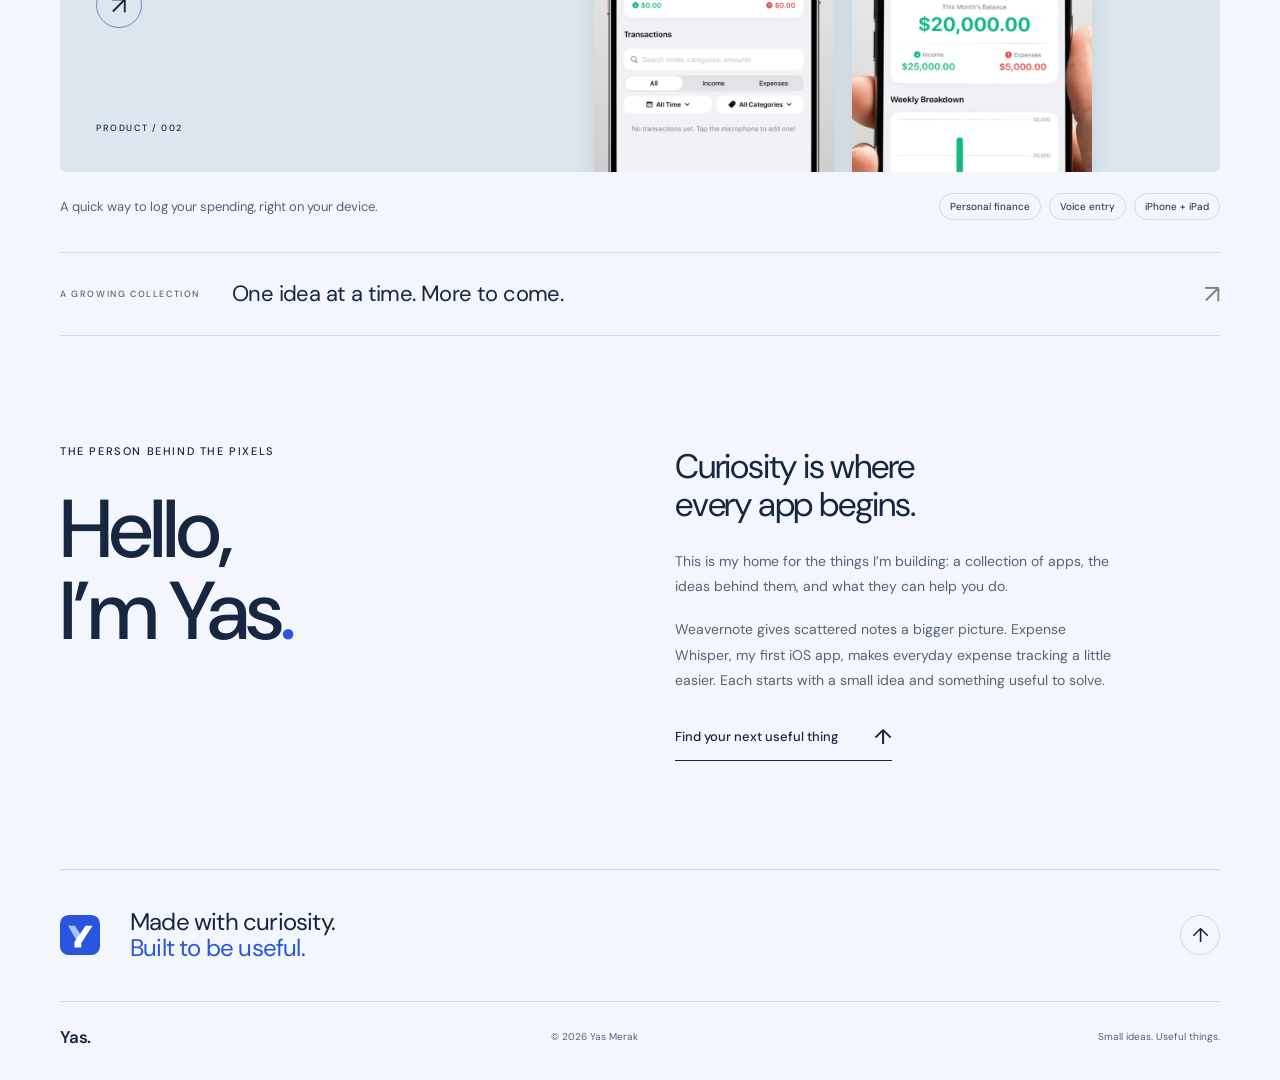
==== commit 3ad1bf16: "Use current Weavernote app screenshot" ====
--- a/index.html
+++ b/index.html
@@ -25,7 +25,7 @@
       <div class="section-heading"><h2 id="work-title">Selected work</h2><span class="mono">02 / THE COLLECTION</span></div>
       <article class="product-card">
         <div class="product-card-copy"><div class="product-kicker"><img src="/assets/weavernote-logo.webp" width="42" height="42" alt=""><span>NOTES, CONNECTED.</span></div><h3>Weavernote</h3><p>A little space for<br>bigger thinking.</p><a class="round-link" href="/apps/weavernote/" aria-label="Explore Weavernote"><span aria-hidden="true">↗</span></a><span class="product-index mono">PRODUCT / 001</span></div>
-        <a class="product-preview" href="/apps/weavernote/" aria-label="View the Weavernote product page"><div class="window-bar" aria-hidden="true"><span></span><span></span><span></span><b>weavernote.com</b></div><img src="/assets/weavernote-workspace.webp" alt="Weavernote workspace with colorful note cards, folders, and AI Studio" width="1052" height="660" fetchpriority="high"></a>
+        <a class="product-preview" href="/apps/weavernote/" aria-label="View the Weavernote product page"><img src="/assets/weavernote-workspace-current.png" alt="Weavernote workspace with colorful note cards, folders, and AI Studio" width="1663" height="935" fetchpriority="high"></a>
       </article>
       <div class="product-summary"><p>Capture ideas. Connect the dots. Learn from your notes.</p><div class="tags"><span>Productivity</span><span>AI & learning</span><span>Web + Android</span></div></div>
       <article class="product-card expense-card">
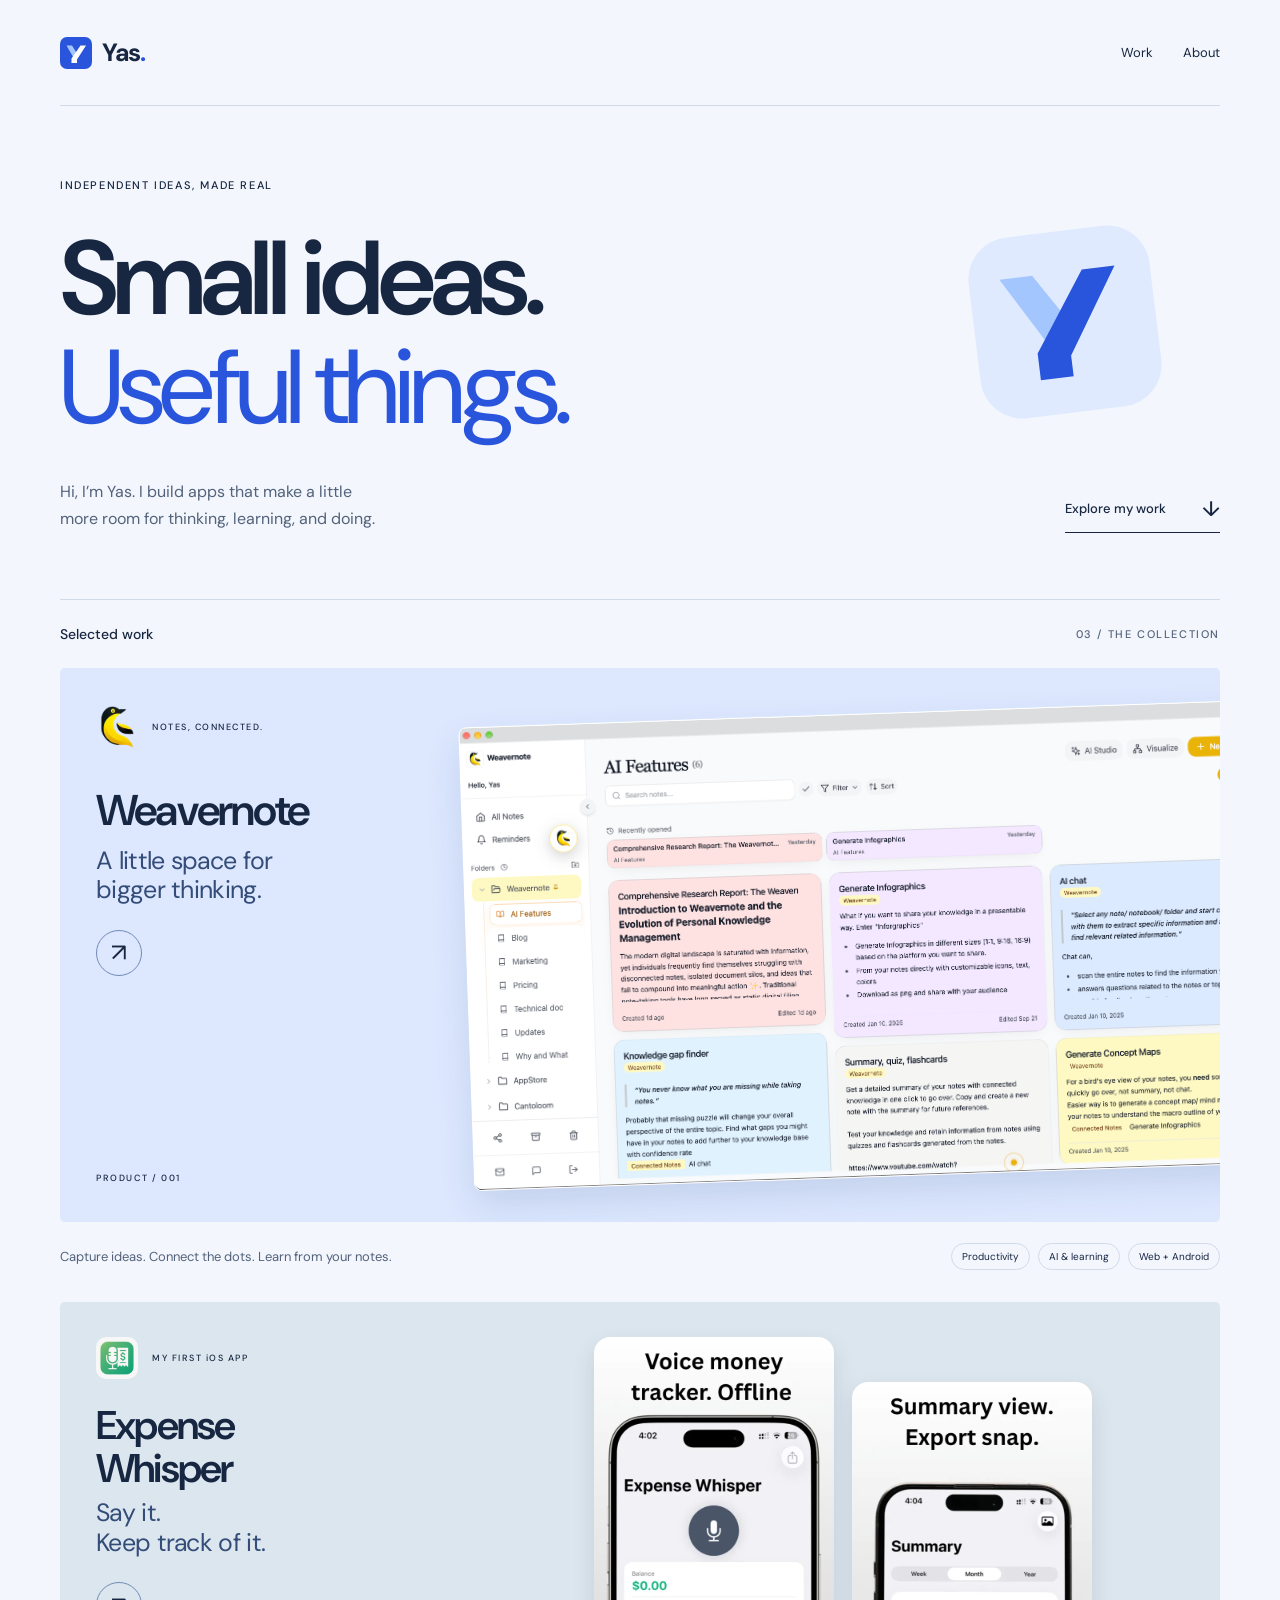
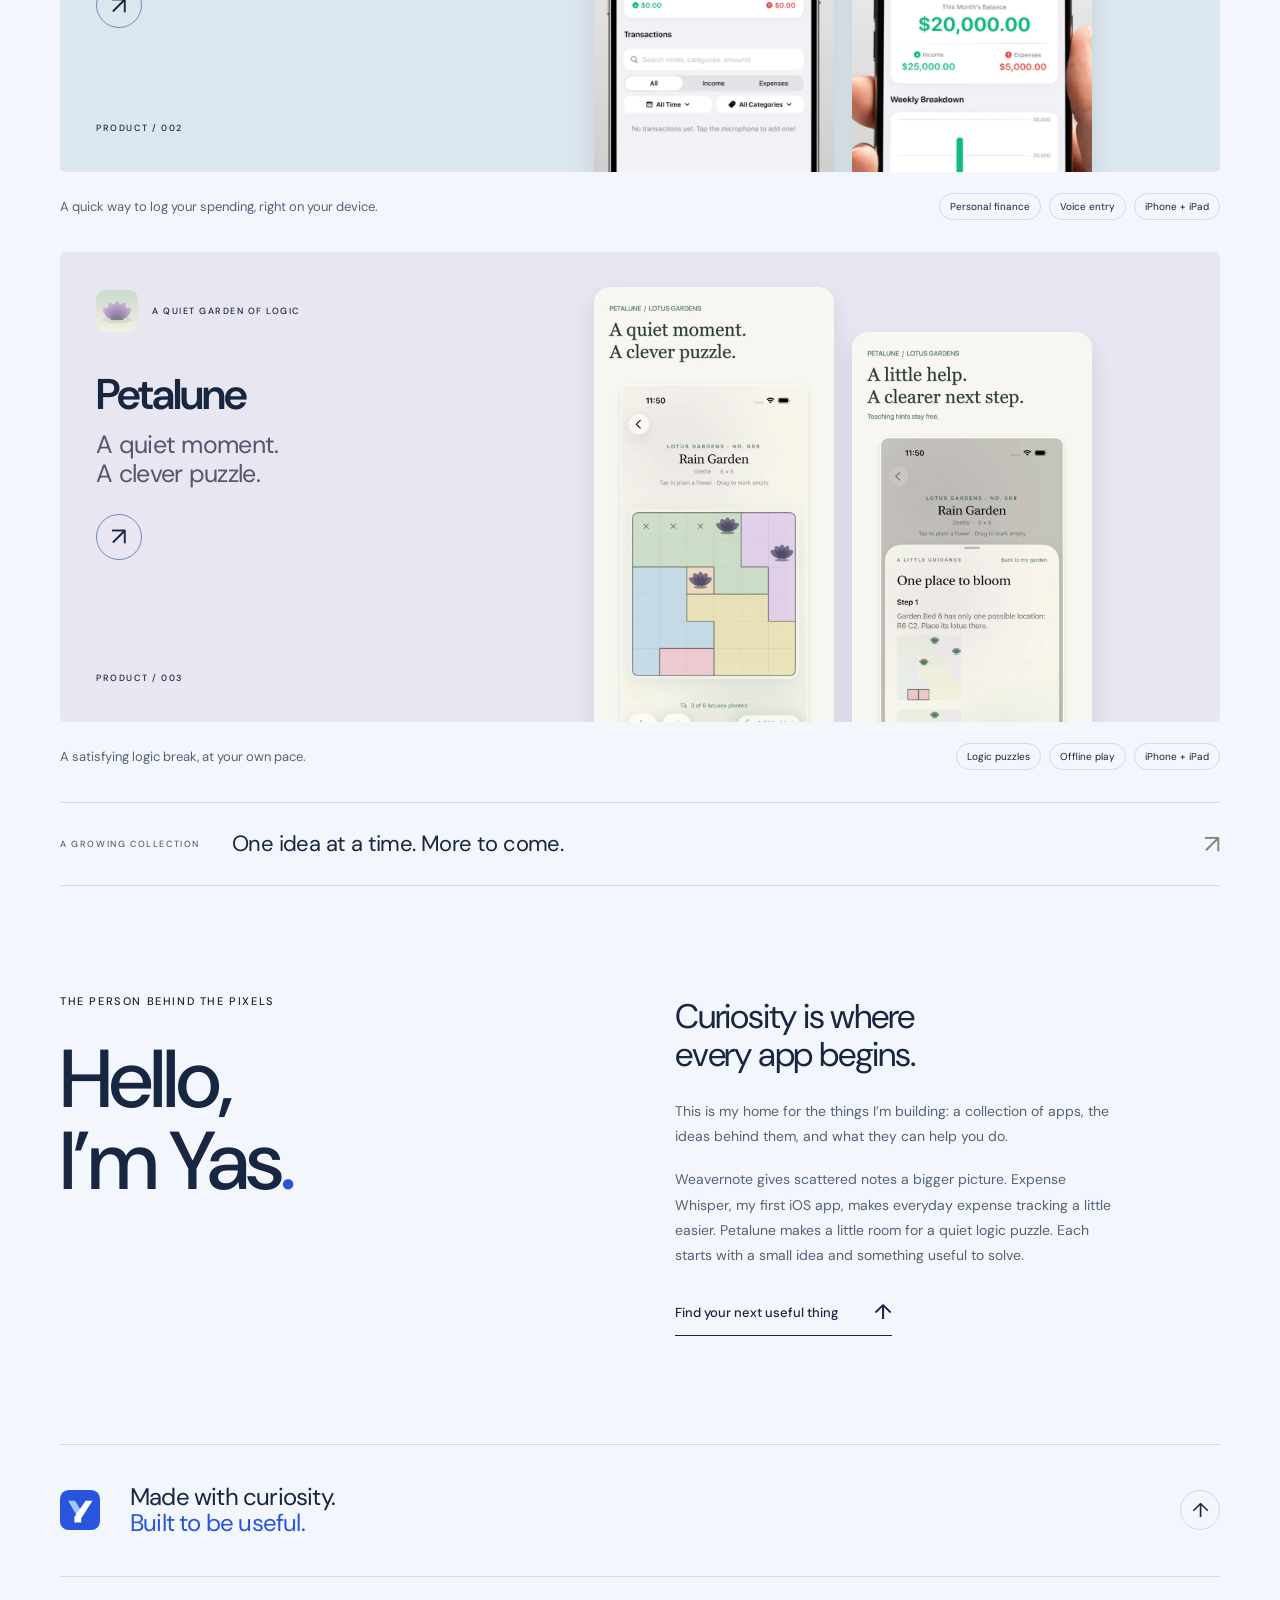
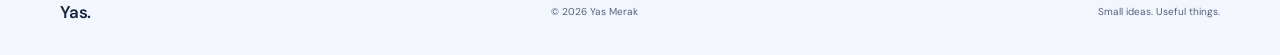
==== commit 788613d8: "Add Petalune product, support, and privacy pages" ====
--- a/index.html
+++ b/index.html
@@ -3,9 +3,9 @@
 <head>
   <meta charset="utf-8"><meta name="viewport" content="width=device-width,initial-scale=1">
   <title>Yas — Small ideas. Useful things.</title>
-  <meta name="description" content="Apps by Yas Merak. Explore Weavernote for connected notes and Expense Whisper for simple voice-based expense tracking on iPhone and iPad.">
+  <meta name="description" content="Apps by Yas Merak. Explore Weavernote for connected notes and Expense Whisper for simple voice-based expense tracking, and Petalune for a quiet logic puzzle break.">
   <link rel="canonical" href="https://yasmerak.site/">
-  <meta property="og:title" content="Yas — Small ideas. Useful things."><meta property="og:description" content="Thoughtful apps by Yas. Discover Weavernote and Expense Whisper."><meta property="og:type" content="website"><meta property="og:url" content="https://yasmerak.site/">
+  <meta property="og:title" content="Yas — Small ideas. Useful things."><meta property="og:description" content="Thoughtful apps by Yas. Discover Weavernote, Expense Whisper, and Petalune."><meta property="og:type" content="website"><meta property="og:url" content="https://yasmerak.site/">
   <meta name="theme-color" content="#f3f6fc"><link rel="icon" href="/assets/favicon.svg" type="image/svg+xml"><link rel="stylesheet" href="/assets/styles.css">
 </head>
 <body>
@@ -22,7 +22,7 @@
       <img class="hero-monogram" src="/assets/monogram.svg" width="200" height="200" alt="" aria-hidden="true">
     </section>
     <section class="work wrap" id="work" aria-labelledby="work-title">
-      <div class="section-heading"><h2 id="work-title">Selected work</h2><span class="mono">02 / THE COLLECTION</span></div>
+      <div class="section-heading"><h2 id="work-title">Selected work</h2><span class="mono">03 / THE COLLECTION</span></div>
       <article class="product-card">
         <div class="product-card-copy"><div class="product-kicker"><img src="/assets/weavernote-logo.webp" width="42" height="42" alt=""><span>NOTES, CONNECTED.</span></div><h3>Weavernote</h3><p>A little space for<br>bigger thinking.</p><a class="round-link" href="/apps/weavernote/" aria-label="Explore Weavernote"><span aria-hidden="true">↗</span></a><span class="product-index mono">PRODUCT / 001</span></div>
         <a class="product-preview" href="/apps/weavernote/" aria-label="View the Weavernote product page"><img src="/assets/weavernote-workspace-current.png" alt="Weavernote workspace with colorful note cards, folders, and AI Studio" width="1663" height="935" fetchpriority="high"></a>
@@ -33,9 +33,14 @@
         <a class="expense-preview" href="/apps/expense-whisper/" aria-label="View the Expense Whisper product page"><img src="/assets/expense-whisper-home.webp" width="600" height="1299" loading="lazy" alt="Expense Whisper App Store image showing voice entry and the transaction dashboard"><img src="/assets/expense-whisper-summary.webp" width="600" height="1299" loading="lazy" alt="Expense Whisper App Store image showing monthly income and expense summaries"></a>
       </article>
       <div class="product-summary"><p>A quick way to log your spending, right on your device.</p><div class="tags"><span>Personal finance</span><span>Voice entry</span><span>iPhone + iPad</span></div></div>
+      <article class="product-card petalune-card">
+        <div class="product-card-copy"><div class="product-kicker"><img src="/assets/petalune-icon.png" width="42" height="42" alt=""><span>A QUIET GARDEN OF LOGIC</span></div><h3>Petalune</h3><p>A quiet moment.<br>A clever puzzle.</p><a class="round-link" href="/apps/petalune/" aria-label="Explore Petalune"><span aria-hidden="true">↗</span></a><span class="product-index mono">PRODUCT / 003</span></div>
+        <a class="expense-preview" href="/apps/petalune/" aria-label="View the Petalune product page"><img src="/assets/petalune-puzzle.webp" width="720" height="1558" loading="lazy" alt="Petalune’s pastel garden puzzle with lotuses and empty-cell marks"><img src="/assets/petalune-hint.webp" width="720" height="1558" loading="lazy" alt="Petalune teaching hint explaining a deduction"></a>
+      </article>
+      <div class="product-summary"><p>A satisfying logic break, at your own pace.</p><div class="tags"><span>Logic puzzles</span><span>Offline play</span><span>iPhone + iPad</span></div></div>
       <div class="collection-note"><span class="mono">A GROWING COLLECTION</span><p>One idea at a time. More to come.</p><span aria-hidden="true">↗</span></div>
     </section>
-    <section class="about wrap" id="about" aria-labelledby="about-title"><div><span class="eyebrow">THE PERSON BEHIND THE PIXELS</span><h2 id="about-title">Hello,<br>I’m Yas<span>.</span></h2></div><div class="about-copy"><p class="about-lead">Curiosity is where<br>every app begins.</p><p>This is my home for the things I’m building: a collection of apps, the ideas behind them, and what they can help you do.</p><p>Weavernote gives scattered notes a bigger picture. Expense Whisper, my first iOS app, makes everyday expense tracking a little easier. Each starts with a small idea and something useful to solve.</p><a class="text-link" href="#work">Find your next useful thing <span aria-hidden="true">↑</span></a></div></section>
+    <section class="about wrap" id="about" aria-labelledby="about-title"><div><span class="eyebrow">THE PERSON BEHIND THE PIXELS</span><h2 id="about-title">Hello,<br>I’m Yas<span>.</span></h2></div><div class="about-copy"><p class="about-lead">Curiosity is where<br>every app begins.</p><p>This is my home for the things I’m building: a collection of apps, the ideas behind them, and what they can help you do.</p><p>Weavernote gives scattered notes a bigger picture. Expense Whisper, my first iOS app, makes everyday expense tracking a little easier. Petalune makes a little room for a quiet logic puzzle. Each starts with a small idea and something useful to solve.</p><a class="text-link" href="#work">Find your next useful thing <span aria-hidden="true">↑</span></a></div></section>
     <section class="closing wrap"><img class="closing-symbol" src="/assets/favicon.svg" width="40" height="40" alt=""><p>Made with curiosity.<br><em>Built to be useful.</em></p><a href="#main" class="back-top" aria-label="Back to top">↑</a></section>
   </main>
   <footer class="site-footer wrap"><a class="footer-brand" href="/">Yas.</a><span>© 2026 Yas Merak</span><span>Small ideas. Useful things.</span></footer>
--- a/assets/styles.css
+++ b/assets/styles.css
@@ -12,3 +12,8 @@
 .brand{font-size:25px;letter-spacing:-1.3px;gap:10px;font-weight:700}.brand-symbol{width:32px;height:32px}.brand-period{color:var(--accent);margin-left:-10px}.hero h1{font-weight:600;letter-spacing:-5px;font-size:clamp(64px,8.2vw,112px);line-height:1.04}.hero em,em{font-style:normal}.hero-monogram{position:absolute;right:55px;top:116px;width:200px;height:200px;transform:rotate(-7deg)}.closing-symbol{width:40px;height:40px}.product-card h3{font-size:43px;font-weight:600;letter-spacing:-1.8px}.product-card-copy>p{font-size:25px;letter-spacing:-.7px}.about h2{font-weight:500;letter-spacing:-3px}.about-lead{font-size:34px;letter-spacing:-1.2px}.closing p{font-size:24px;letter-spacing:-.8px}.collection-note p{font-size:22px;letter-spacing:-.6px}.product-hero h1{font-weight:500;letter-spacing:-3px;font-size:clamp(56px,5.7vw,78px)}.product-intro h2,.feature h2,.workflow h2,.product-cta h2{font-weight:500;letter-spacing:-1.6px}.site-header nav{gap:30px}.site-header nav a{display:inline-block!important}.expense-card{background:#dce6ee;min-height:470px}.expense-card .product-card-copy{padding-top:35px}.expense-card h3{font-size:40px;margin-top:25px;line-height:1.08}.expense-card .product-kicker img{border-radius:10px}.expense-preview{display:flex;gap:18px;padding:35px 35px 0;align-items:flex-start;justify-content:center;height:470px;overflow:hidden}.expense-preview img{width:44%;max-width:240px;border-radius:16px;box-shadow:0 10px 22px #203b5420}.expense-preview img:last-child{margin-top:45px}.app-gallery{background:#e1e9f5;padding:40px;border-radius:6px;display:grid;grid-template-columns:repeat(3,minmax(0,1fr));gap:28px;margin:0}.app-gallery img{width:100%;border-radius:12px;box-shadow:0 8px 25px #17264113}.app-features{display:grid;grid-template-columns:repeat(3,minmax(0,1fr));gap:35px;padding:55px 0;border-bottom:1px solid var(--line)}.app-features h2{font-size:19px;font-weight:500;letter-spacing:-.6px;margin:16px 0 12px}.app-features p{font-size:13px;line-height:1.8;color:var(--muted)}.app-features .eyebrow{color:var(--accent)}.developer-note{font-size:11px;color:var(--muted);padding:0 0 35px;line-height:1.7}.expense-hero .product-label img{border-radius:8px}.expense-hero h1{font-size:clamp(52px,5.5vw,74px)}
 @media(max-width:1000px){.hero-monogram{right:0;top:120px;width:155px;height:155px}.hero h1{font-size:clamp(64px,8.2vw,100px)}.expense-card h3{font-size:34px}.expense-preview{padding-inline:20px;gap:12px}.app-gallery{padding:25px;gap:18px}}
 @media(max-width:700px){.hero h1{font-size:clamp(53px,12.3vw,82px);letter-spacing:-3px}.hero-monogram{width:58px;height:58px;top:45px;right:0;opacity:.5}.hero .eyebrow{padding-right:64px;line-height:1.6}.brand{font-size:24px}.brand-symbol{width:28px;height:28px}.product-card h3{font-size:40px}.about h2{font-size:60px;letter-spacing:-2.5px}.product-card-copy>p{font-size:24px}.product-hero h1{font-size:53px;letter-spacing:-2.3px}.expense-card{min-height:unset}.expense-card .product-card-copy{min-height:310px}.expense-card h3{font-size:37px}.expense-card .round-link{top:175px}.expense-preview{height:330px;padding:0 20px;gap:14px}.expense-preview img{width:46%;max-width:220px}.expense-preview img:last-child{margin-top:26px}.app-gallery{padding:18px;gap:16px;grid-template-columns:1fr 1fr}.app-gallery img:last-child{grid-column:1/-1;width:calc(50% - 8px);justify-self:center}.app-features{grid-template-columns:1fr;gap:25px;padding:35px 0}.app-features article{border-top:1px solid var(--line);padding-top:18px}.app-features h2{margin-top:10px}.expense-hero h1{font-size:52px}.feature h2,.product-intro h2,.workflow h2,.product-cta h2{font-size:33px;letter-spacing:-1.2px}.workflow h2{line-height:1.2}}
+
+/* Petalune product, support and privacy */
+.petalune-card{background:#e8e6f0}.petalune-card .product-kicker img,.petalune-page .product-label img{border-radius:9px}.petalune-card .product-card-copy>p{color:#57556f}.petalune-hero em,.petalune-page .step-number{color:#536f63}.release-label{color:#536f63;margin-bottom:16px}.petalune-figure{margin:0}.petalune-gallery{background:#e8e6ef}.petalune-cta{background:#e4ebe5}.petalune-cta>div{width:100%}.petalune-cta .offer-note{margin-top:14px;max-width:620px}.petalune-nav{display:flex;gap:20px}.document-hero{padding:48px 0 40px}.document-hero h1{font-size:clamp(48px,5.7vw,76px);line-height:1.06;letter-spacing:-3px;font-weight:500;margin:26px 0 24px}.document-hero em{color:#536f63}.document-hero>p{font-size:15px;color:var(--muted);line-height:1.8;max-width:650px}.contact-panel{background:#e4ebe5;border-radius:5px;padding:36px;display:grid;grid-template-columns:1fr 1fr;gap:50px;margin-bottom:50px}.contact-panel h2{font-size:30px;letter-spacing:-1px;font-weight:500;margin:15px 0}.contact-panel p{font-size:14px;color:var(--muted);line-height:1.8;margin-bottom:12px}.contact-panel .contact-address{color:var(--ink);font-size:16px;overflow-wrap:anywhere;margin-top:18px}.contact-address a,.policy-copy a{border-bottom:1px solid currentColor}.help-list{max-width:850px;margin-bottom:65px}.help-list>h2{font-size:28px;letter-spacing:-1px;font-weight:500;margin-bottom:24px}.help-list details{border-top:1px solid var(--line);padding:21px 0}.help-list details:last-child{border-bottom:1px solid var(--line)}.help-list summary{font-size:17px;font-weight:500;cursor:pointer;line-height:1.5}.help-list details p{font-size:14px;color:var(--muted);line-height:1.9;margin-top:15px;max-width:760px}.policy-copy{max-width:780px;margin-bottom:65px}.policy-copy p{font-size:15px;line-height:1.9;color:var(--muted);margin-bottom:16px}.policy-copy section{border-top:1px solid var(--line);padding-top:25px;margin-top:28px}.policy-copy h2{font-size:24px;font-weight:500;letter-spacing:-.7px;margin-bottom:15px}
+@media(max-width:700px){.document-hero{padding-top:35px}.document-hero h1{font-size:48px;letter-spacing:-2px}.contact-panel{padding:25px;grid-template-columns:1fr;gap:15px;margin-bottom:35px}.petalune-nav{gap:14px}.petalune-card .expense-preview{padding-top:15px}.petalune-card .product-card-copy{min-height:310px}.petalune-card .round-link{top:175px}.policy-copy p{font-size:14px}.help-list summary{font-size:16px}}
+@media(min-width:701px) and (max-width:900px){.petalune-hero{grid-template-columns:1fr;gap:26px}.petalune-hero h1{font-size:60px}.petalune-hero .product-hero-copy{max-width:600px}}
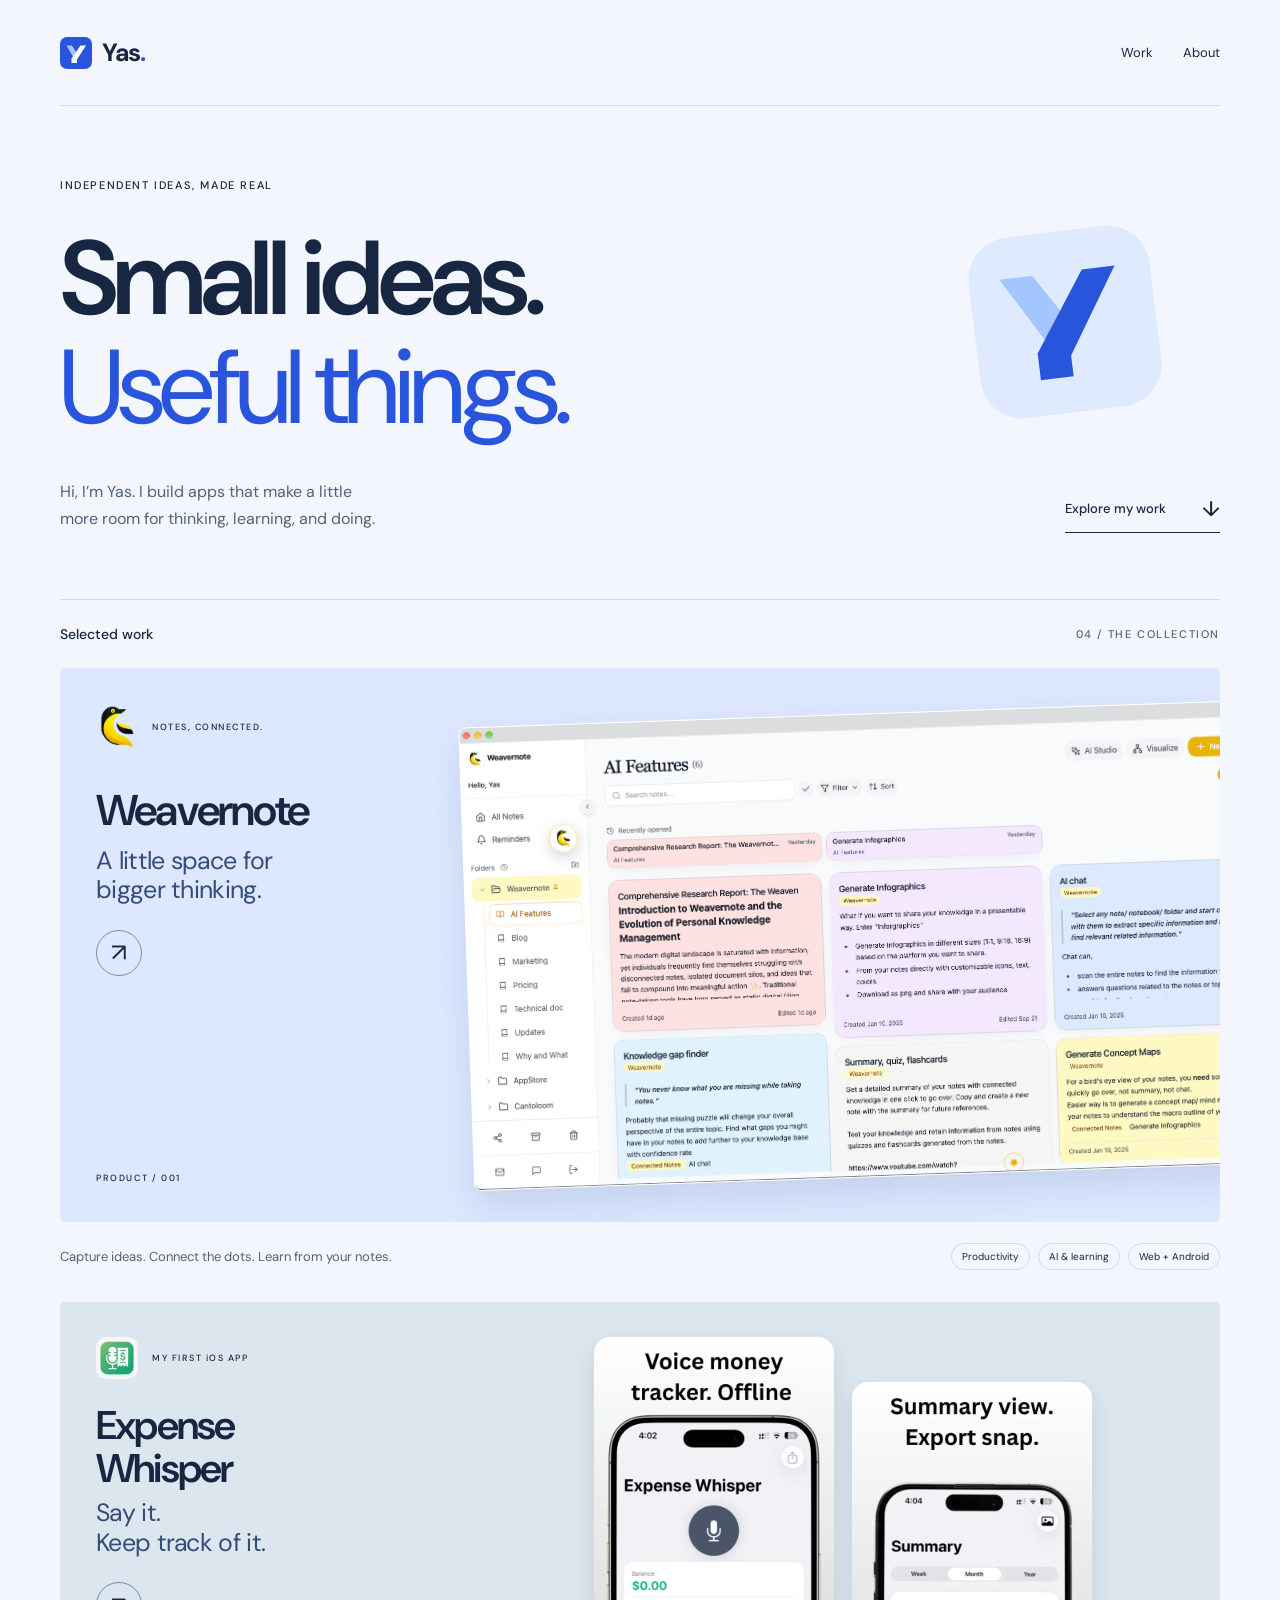
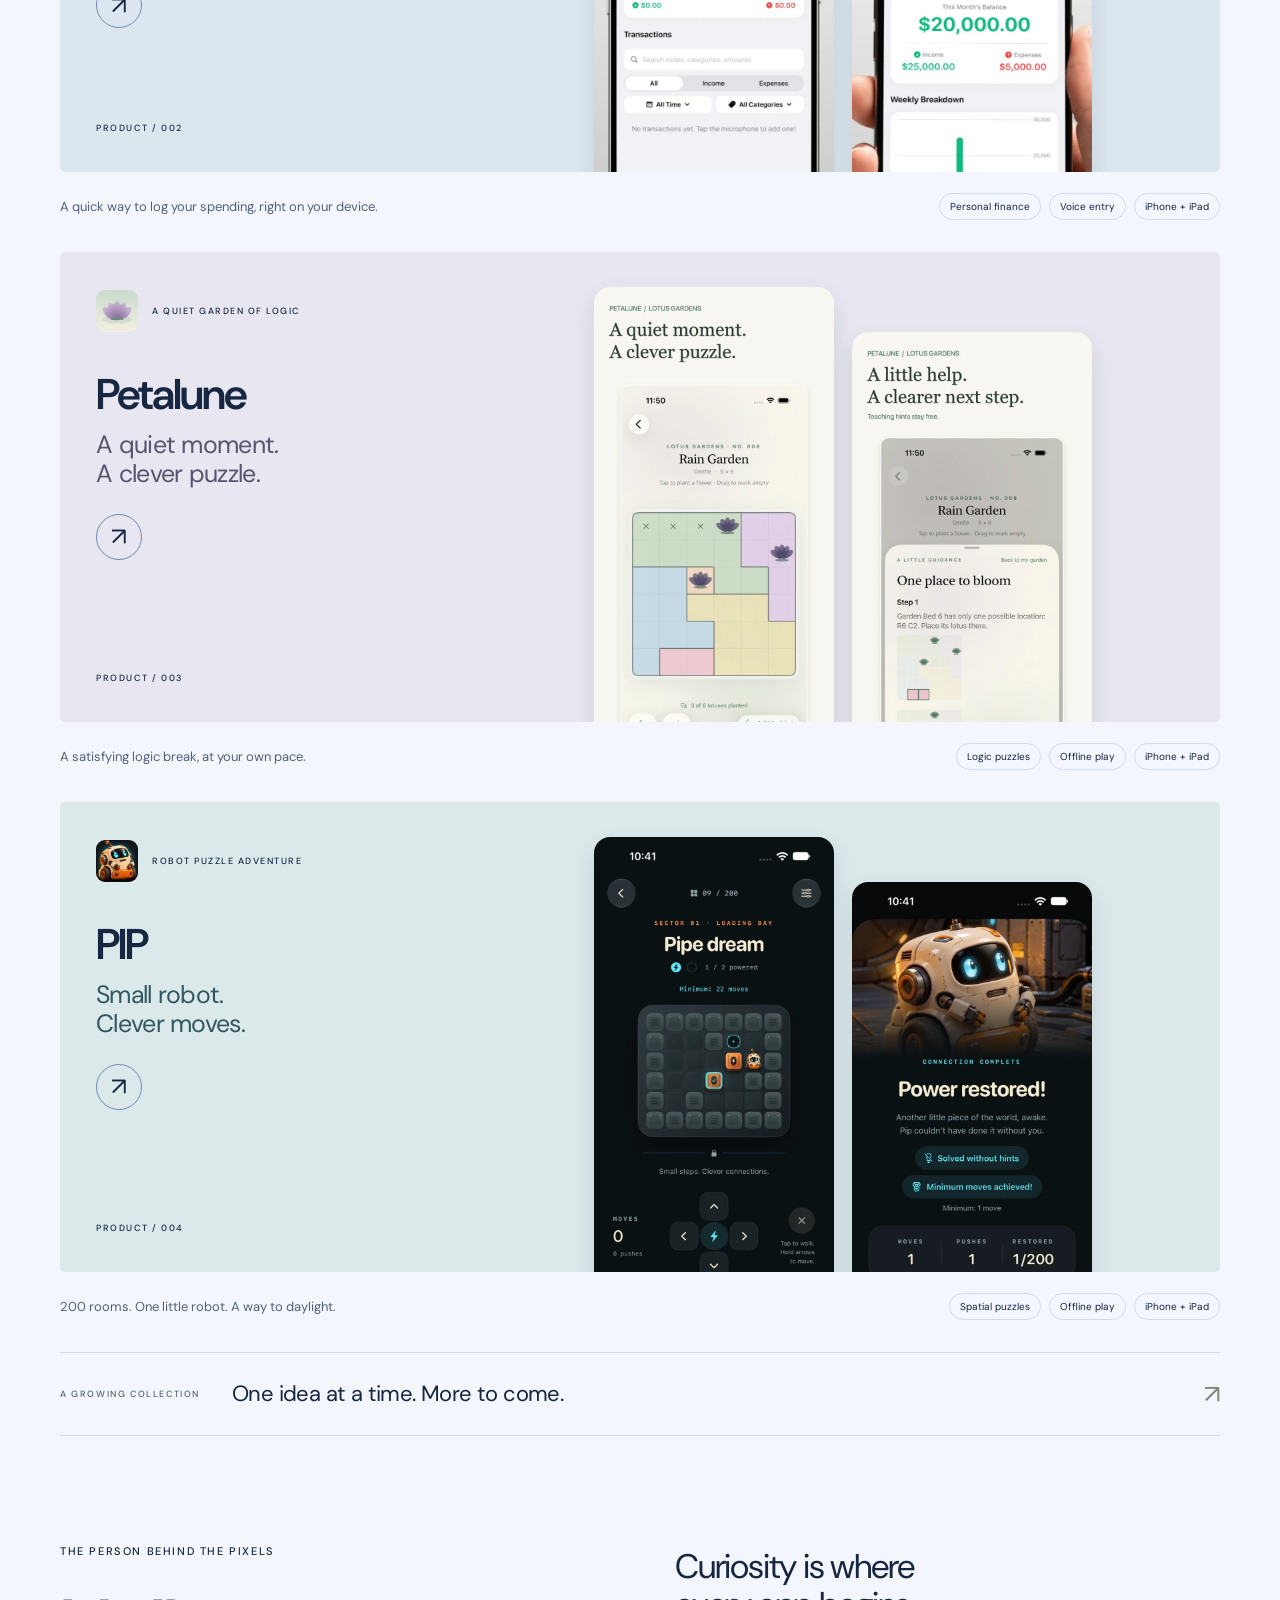
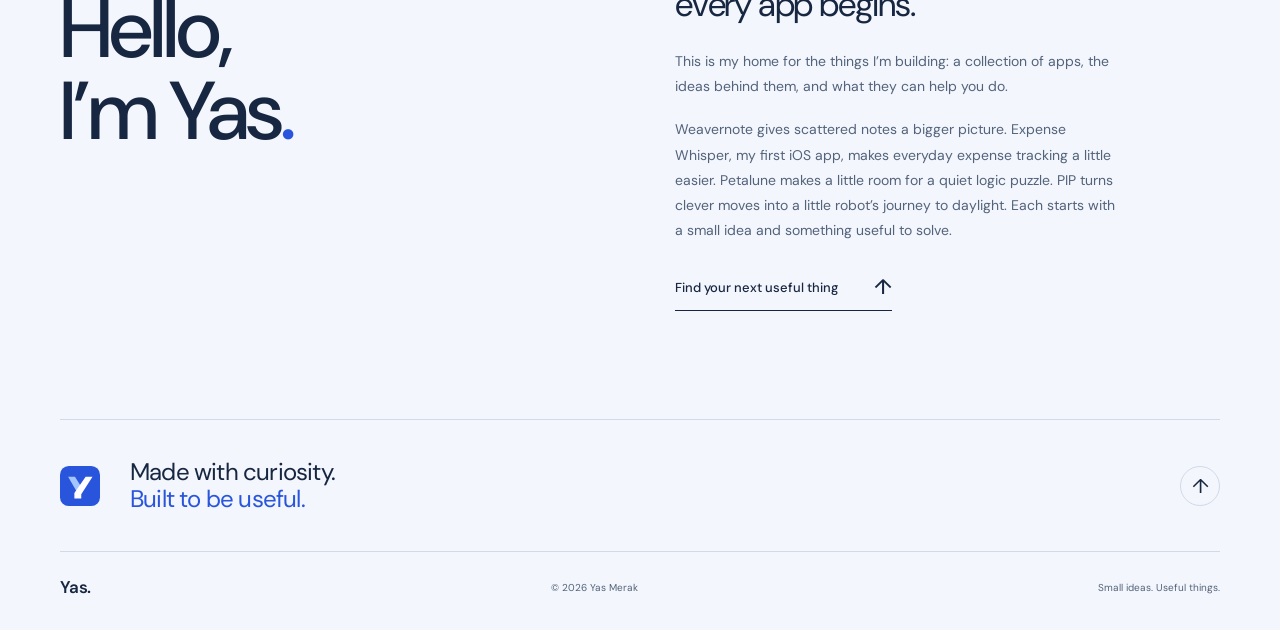
==== commit 3a693e15: "Add PIP product, support, and privacy pages" ====
--- a/index.html
+++ b/index.html
@@ -3,9 +3,9 @@
 <head>
   <meta charset="utf-8"><meta name="viewport" content="width=device-width,initial-scale=1">
   <title>Yas — Small ideas. Useful things.</title>
-  <meta name="description" content="Apps by Yas Merak. Explore Weavernote for connected notes and Expense Whisper for simple voice-based expense tracking, and Petalune for a quiet logic puzzle break.">
+  <meta name="description" content="Apps by Yas Merak. Explore Weavernote for connected notes and Expense Whisper for simple voice-based expense tracking, Petalune for a quiet logic puzzle break, and PIP for a robot puzzle adventure.">
   <link rel="canonical" href="https://yasmerak.site/">
-  <meta property="og:title" content="Yas — Small ideas. Useful things."><meta property="og:description" content="Thoughtful apps by Yas. Discover Weavernote, Expense Whisper, and Petalune."><meta property="og:type" content="website"><meta property="og:url" content="https://yasmerak.site/">
+  <meta property="og:title" content="Yas — Small ideas. Useful things."><meta property="og:description" content="Thoughtful apps by Yas. Discover Weavernote, Expense Whisper, Petalune, and PIP."><meta property="og:type" content="website"><meta property="og:url" content="https://yasmerak.site/">
   <meta name="theme-color" content="#f3f6fc"><link rel="icon" href="/assets/favicon.svg" type="image/svg+xml"><link rel="stylesheet" href="/assets/styles.css">
 </head>
 <body>
@@ -22,7 +22,7 @@
       <img class="hero-monogram" src="/assets/monogram.svg" width="200" height="200" alt="" aria-hidden="true">
     </section>
     <section class="work wrap" id="work" aria-labelledby="work-title">
-      <div class="section-heading"><h2 id="work-title">Selected work</h2><span class="mono">03 / THE COLLECTION</span></div>
+      <div class="section-heading"><h2 id="work-title">Selected work</h2><span class="mono">04 / THE COLLECTION</span></div>
       <article class="product-card">
         <div class="product-card-copy"><div class="product-kicker"><img src="/assets/weavernote-logo.webp" width="42" height="42" alt=""><span>NOTES, CONNECTED.</span></div><h3>Weavernote</h3><p>A little space for<br>bigger thinking.</p><a class="round-link" href="/apps/weavernote/" aria-label="Explore Weavernote"><span aria-hidden="true">↗</span></a><span class="product-index mono">PRODUCT / 001</span></div>
         <a class="product-preview" href="/apps/weavernote/" aria-label="View the Weavernote product page"><img src="/assets/weavernote-workspace-current.png" alt="Weavernote workspace with colorful note cards, folders, and AI Studio" width="1663" height="935" fetchpriority="high"></a>
@@ -38,9 +38,14 @@
         <a class="expense-preview" href="/apps/petalune/" aria-label="View the Petalune product page"><img src="/assets/petalune-puzzle.webp" width="720" height="1558" loading="lazy" alt="Petalune’s pastel garden puzzle with lotuses and empty-cell marks"><img src="/assets/petalune-hint.webp" width="720" height="1558" loading="lazy" alt="Petalune teaching hint explaining a deduction"></a>
       </article>
       <div class="product-summary"><p>A satisfying logic break, at your own pace.</p><div class="tags"><span>Logic puzzles</span><span>Offline play</span><span>iPhone + iPad</span></div></div>
+      <article class="product-card pip-card">
+        <div class="product-card-copy"><div class="product-kicker"><img src="/assets/pip-icon.png" width="42" height="42" alt=""><span>ROBOT PUZZLE ADVENTURE</span></div><h3>PIP</h3><p>Small robot.<br>Clever moves.</p><a class="round-link" href="/apps/pip/" aria-label="Explore PIP"><span aria-hidden="true">↗</span></a><span class="product-index mono">PRODUCT / 004</span></div>
+        <a class="expense-preview" href="/apps/pip/" aria-label="View the PIP product page"><img src="/assets/pip-gameplay.webp" width="720" height="1565" loading="lazy" alt="PIP spatial puzzle with power cells, sockets, and a small robot"><img src="/assets/pip-restored.webp" width="720" height="1565" loading="lazy" alt="Pip celebrates a restored room"></a>
+      </article>
+      <div class="product-summary"><p>200 rooms. One little robot. A way to daylight.</p><div class="tags"><span>Spatial puzzles</span><span>Offline play</span><span>iPhone + iPad</span></div></div>
       <div class="collection-note"><span class="mono">A GROWING COLLECTION</span><p>One idea at a time. More to come.</p><span aria-hidden="true">↗</span></div>
     </section>
-    <section class="about wrap" id="about" aria-labelledby="about-title"><div><span class="eyebrow">THE PERSON BEHIND THE PIXELS</span><h2 id="about-title">Hello,<br>I’m Yas<span>.</span></h2></div><div class="about-copy"><p class="about-lead">Curiosity is where<br>every app begins.</p><p>This is my home for the things I’m building: a collection of apps, the ideas behind them, and what they can help you do.</p><p>Weavernote gives scattered notes a bigger picture. Expense Whisper, my first iOS app, makes everyday expense tracking a little easier. Petalune makes a little room for a quiet logic puzzle. Each starts with a small idea and something useful to solve.</p><a class="text-link" href="#work">Find your next useful thing <span aria-hidden="true">↑</span></a></div></section>
+    <section class="about wrap" id="about" aria-labelledby="about-title"><div><span class="eyebrow">THE PERSON BEHIND THE PIXELS</span><h2 id="about-title">Hello,<br>I’m Yas<span>.</span></h2></div><div class="about-copy"><p class="about-lead">Curiosity is where<br>every app begins.</p><p>This is my home for the things I’m building: a collection of apps, the ideas behind them, and what they can help you do.</p><p>Weavernote gives scattered notes a bigger picture. Expense Whisper, my first iOS app, makes everyday expense tracking a little easier. Petalune makes a little room for a quiet logic puzzle. PIP turns clever moves into a little robot’s journey to daylight. Each starts with a small idea and something useful to solve.</p><a class="text-link" href="#work">Find your next useful thing <span aria-hidden="true">↑</span></a></div></section>
     <section class="closing wrap"><img class="closing-symbol" src="/assets/favicon.svg" width="40" height="40" alt=""><p>Made with curiosity.<br><em>Built to be useful.</em></p><a href="#main" class="back-top" aria-label="Back to top">↑</a></section>
   </main>
   <footer class="site-footer wrap"><a class="footer-brand" href="/">Yas.</a><span>© 2026 Yas Merak</span><span>Small ideas. Useful things.</span></footer>
--- a/assets/styles.css
+++ b/assets/styles.css
@@ -17,3 +17,8 @@
 .petalune-card{background:#e8e6f0}.petalune-card .product-kicker img,.petalune-page .product-label img{border-radius:9px}.petalune-card .product-card-copy>p{color:#57556f}.petalune-hero em,.petalune-page .step-number{color:#536f63}.release-label{color:#536f63;margin-bottom:16px}.petalune-figure{margin:0}.petalune-gallery{background:#e8e6ef}.petalune-cta{background:#e4ebe5}.petalune-cta>div{width:100%}.petalune-cta .offer-note{margin-top:14px;max-width:620px}.petalune-nav{display:flex;gap:20px}.document-hero{padding:48px 0 40px}.document-hero h1{font-size:clamp(48px,5.7vw,76px);line-height:1.06;letter-spacing:-3px;font-weight:500;margin:26px 0 24px}.document-hero em{color:#536f63}.document-hero>p{font-size:15px;color:var(--muted);line-height:1.8;max-width:650px}.contact-panel{background:#e4ebe5;border-radius:5px;padding:36px;display:grid;grid-template-columns:1fr 1fr;gap:50px;margin-bottom:50px}.contact-panel h2{font-size:30px;letter-spacing:-1px;font-weight:500;margin:15px 0}.contact-panel p{font-size:14px;color:var(--muted);line-height:1.8;margin-bottom:12px}.contact-panel .contact-address{color:var(--ink);font-size:16px;overflow-wrap:anywhere;margin-top:18px}.contact-address a,.policy-copy a{border-bottom:1px solid currentColor}.help-list{max-width:850px;margin-bottom:65px}.help-list>h2{font-size:28px;letter-spacing:-1px;font-weight:500;margin-bottom:24px}.help-list details{border-top:1px solid var(--line);padding:21px 0}.help-list details:last-child{border-bottom:1px solid var(--line)}.help-list summary{font-size:17px;font-weight:500;cursor:pointer;line-height:1.5}.help-list details p{font-size:14px;color:var(--muted);line-height:1.9;margin-top:15px;max-width:760px}.policy-copy{max-width:780px;margin-bottom:65px}.policy-copy p{font-size:15px;line-height:1.9;color:var(--muted);margin-bottom:16px}.policy-copy section{border-top:1px solid var(--line);padding-top:25px;margin-top:28px}.policy-copy h2{font-size:24px;font-weight:500;letter-spacing:-.7px;margin-bottom:15px}
 @media(max-width:700px){.document-hero{padding-top:35px}.document-hero h1{font-size:48px;letter-spacing:-2px}.contact-panel{padding:25px;grid-template-columns:1fr;gap:15px;margin-bottom:35px}.petalune-nav{gap:14px}.petalune-card .expense-preview{padding-top:15px}.petalune-card .product-card-copy{min-height:310px}.petalune-card .round-link{top:175px}.policy-copy p{font-size:14px}.help-list summary{font-size:16px}}
 @media(min-width:701px) and (max-width:900px){.petalune-hero{grid-template-columns:1fr;gap:26px}.petalune-hero h1{font-size:60px}.petalune-hero .product-hero-copy{max-width:600px}}
+
+/* PIP robot puzzle adventure */
+.pip-card{background:#dce9eb}.pip-card .product-kicker img,.pip-page .product-label img{border-radius:9px}.pip-card .product-card-copy>p{color:#315860}.pip-hero em,.pip-page .document-hero em,.pip-page .step-number{color:#25727b}.pip-release{color:#25727b;margin-bottom:16px}.pip-story{display:grid;grid-template-columns:1fr 1.25fr;background:#111d22;color:#f4ebd1;border-radius:6px;overflow:hidden}.pip-story>img{width:100%;height:100%;max-height:540px;object-fit:cover;object-position:center 58%}.pip-story-copy{align-self:center;padding:45px}.pip-story .eyebrow{color:#6de0e9;line-height:1.8;font-size:10px}.pip-story h2{font-size:clamp(30px,3.1vw,43px);font-weight:500;letter-spacing:-1.5px;line-height:1.12;margin:23px 0}.pip-story p{color:#b6c8cc;font-size:14px;line-height:1.85}.pip-facts{display:grid;grid-template-columns:repeat(3,1fr);gap:20px;border-top:1px solid #3b4b50;margin-top:30px;padding-top:25px}.pip-facts strong{font-size:32px;font-weight:500;color:#6de0e9;display:block}.pip-facts span{font-size:10px;color:#b6c8cc;display:block;margin-top:6px}.pip-figure{margin:0}.pip-gallery{background:#dce9eb}.pip-cta,.pip-page .contact-panel{background:#e2ecec}.pip-cta>div{max-width:700px}.pip-cta .offer-note{margin-top:14px}.pip-cta .pip-availability{margin-top:20px;font-weight:600;color:#315860}
+@media(max-width:900px){.pip-hero{grid-template-columns:1fr;gap:25px}.pip-story-copy{padding:30px}.pip-facts{gap:12px}.pip-story h2{font-size:32px}}
+@media(max-width:700px){.pip-story{grid-template-columns:1fr}.pip-story>img{height:350px;object-position:center 65%}.pip-story-copy{padding:28px}.pip-story h2{font-size:33px}.pip-story p{font-size:13px}.pip-facts strong{font-size:29px}.pip-card .expense-preview{padding-top:15px}}
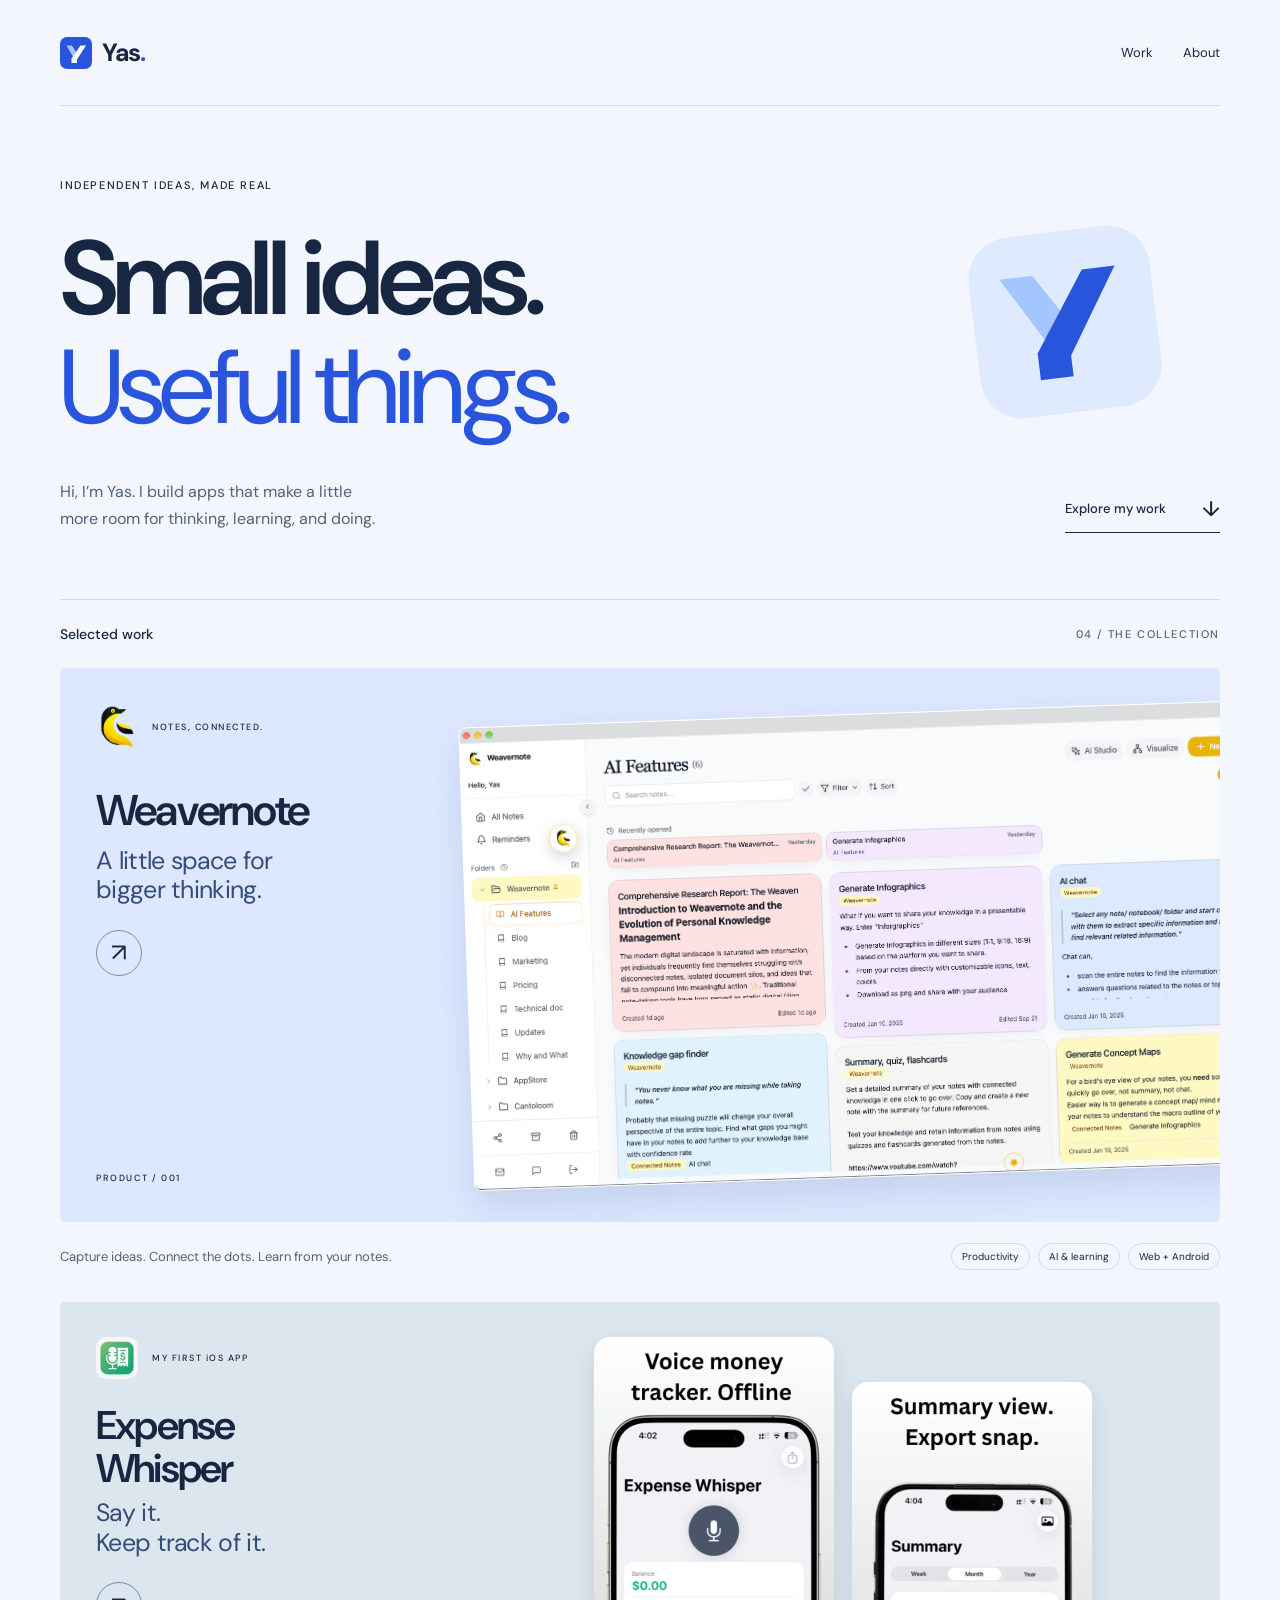
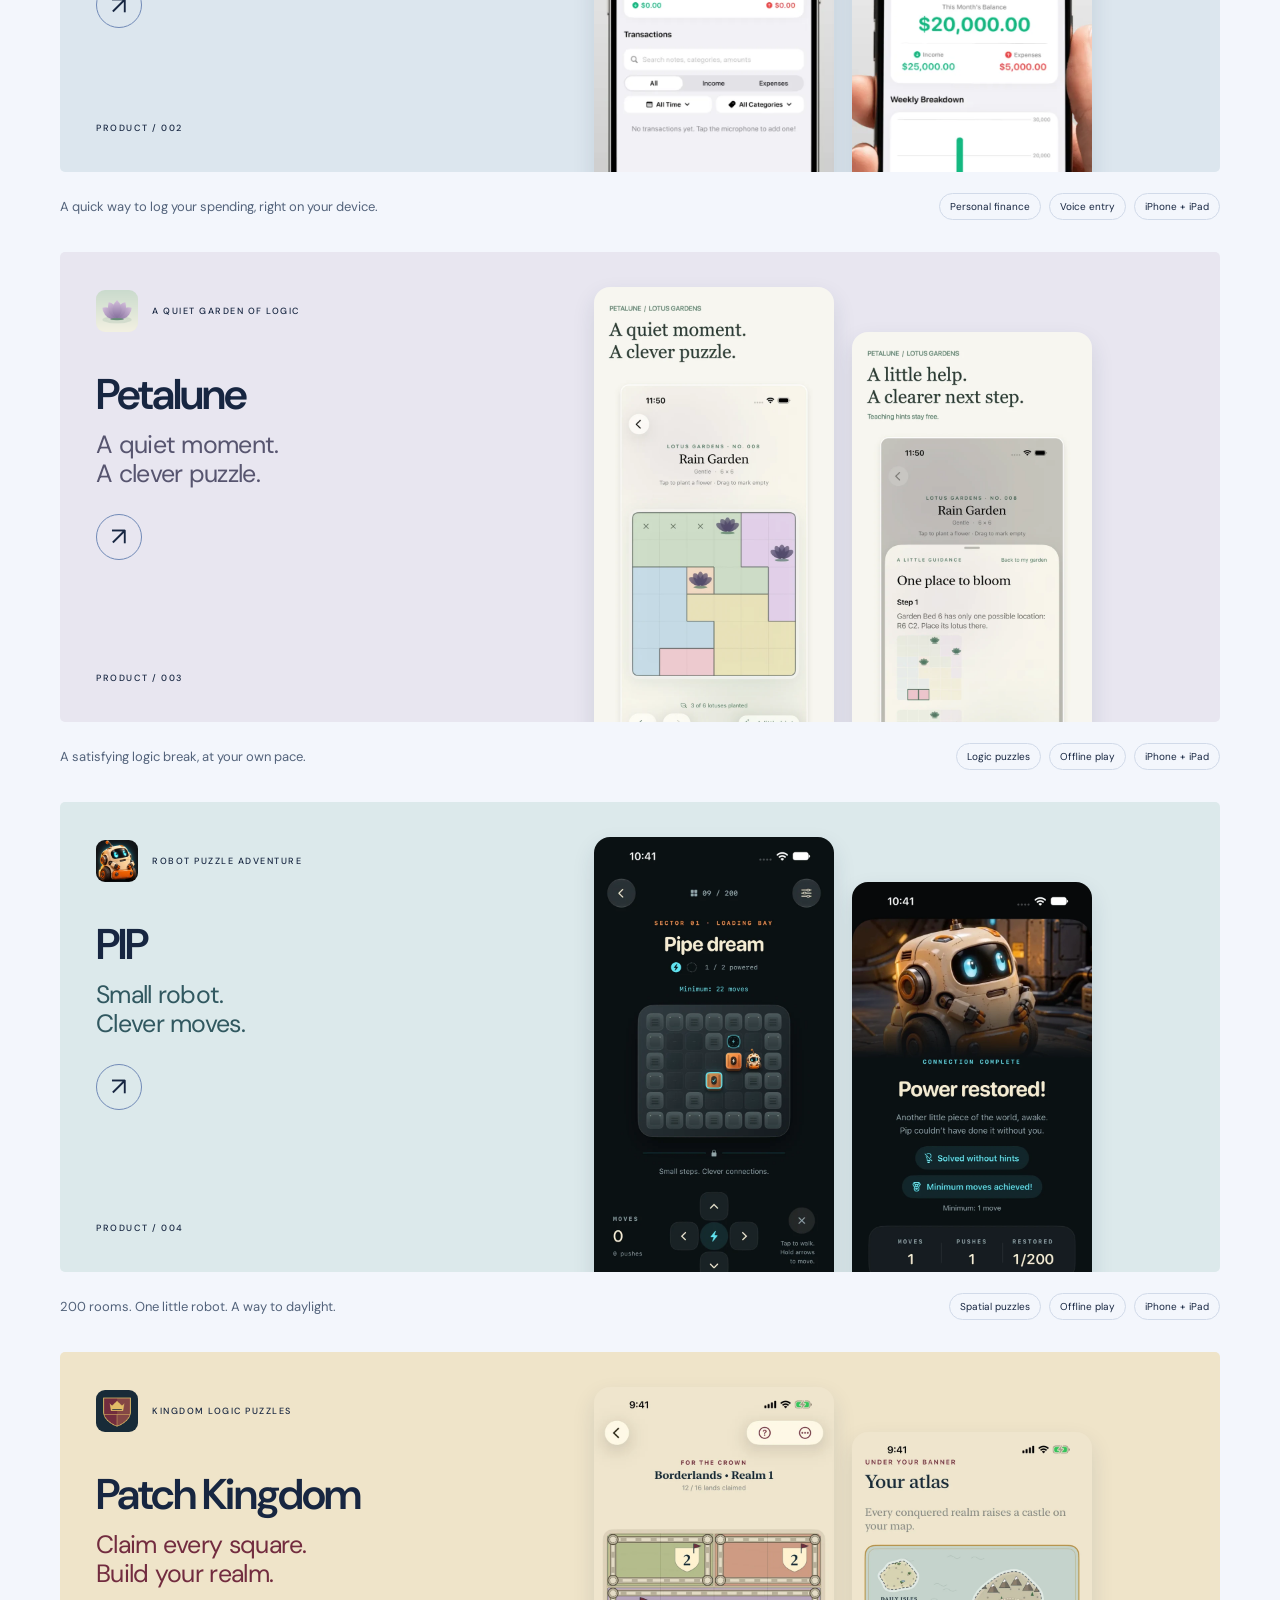
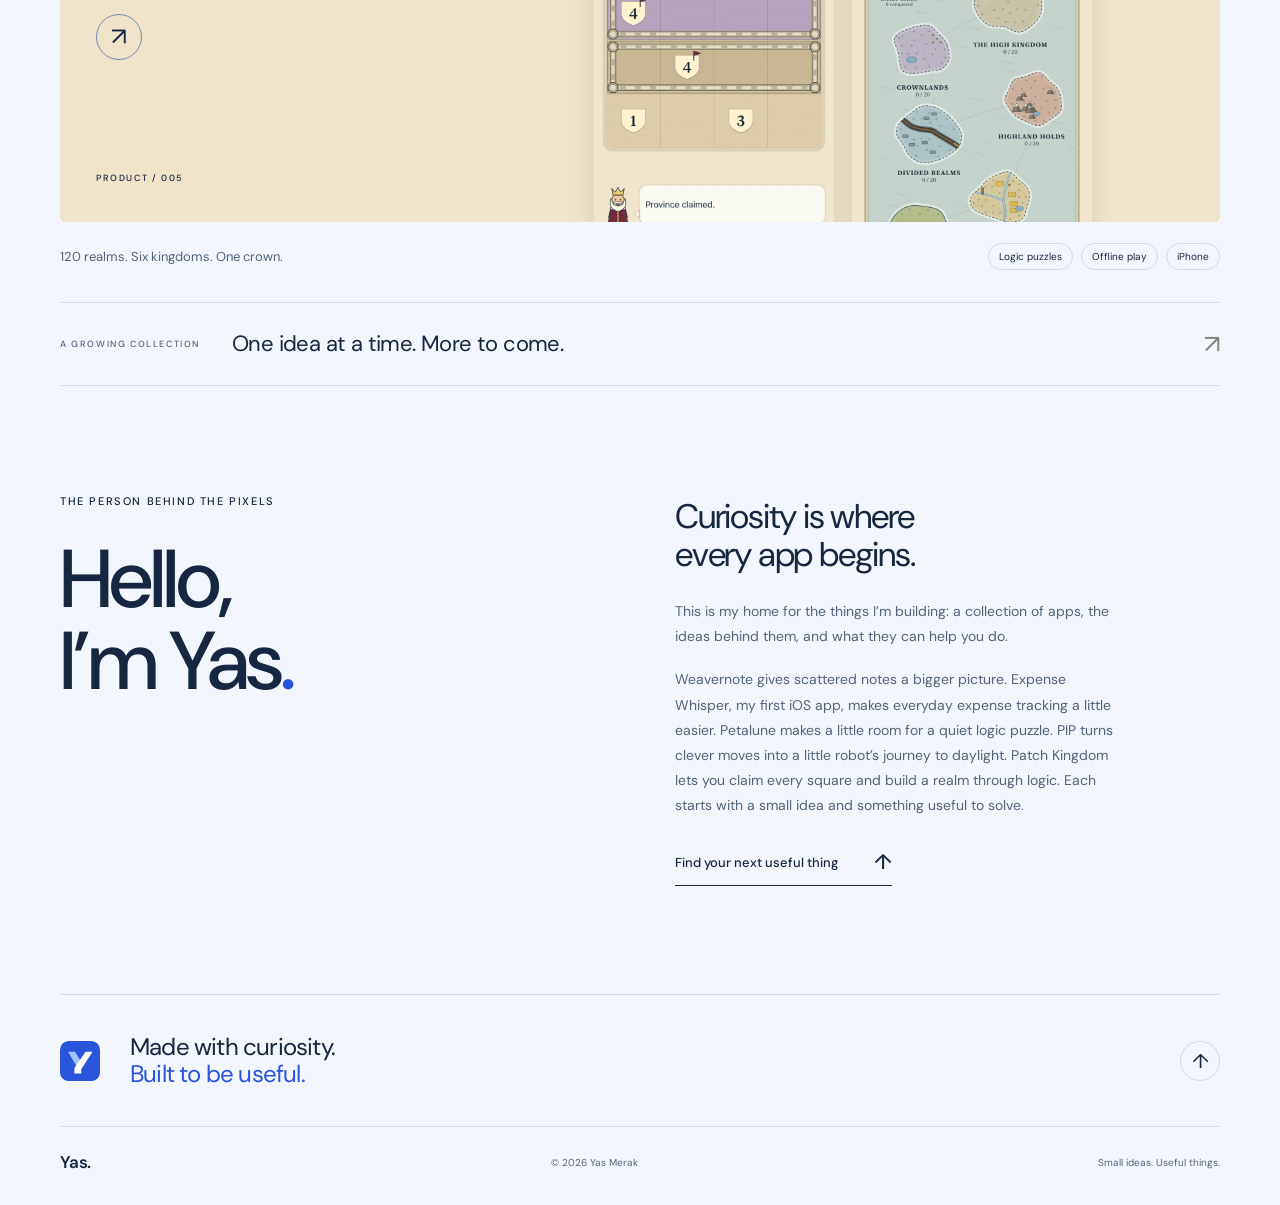
==== commit 6096d7dc: "Add Patch Kingdom support and privacy pages and home page card Co-Authored-By: Claude Sonnet 5.5 <no" ====
--- a/index.html
+++ b/index.html
@@ -3,9 +3,9 @@
 <head>
   <meta charset="utf-8"><meta name="viewport" content="width=device-width,initial-scale=1">
   <title>Yas — Small ideas. Useful things.</title>
-  <meta name="description" content="Apps by Yas Merak. Explore Weavernote for connected notes and Expense Whisper for simple voice-based expense tracking, Petalune for a quiet logic puzzle break, and PIP for a robot puzzle adventure.">
+  <meta name="description" content="Apps by Yas Merak. Explore Weavernote for connected notes and Expense Whisper for simple voice-based expense tracking, Petalune for a quiet logic puzzle break, PIP for a robot puzzle adventure, and Patch Kingdom for kingdom-building logic puzzles.">
   <link rel="canonical" href="https://yasmerak.site/">
-  <meta property="og:title" content="Yas — Small ideas. Useful things."><meta property="og:description" content="Thoughtful apps by Yas. Discover Weavernote, Expense Whisper, Petalune, and PIP."><meta property="og:type" content="website"><meta property="og:url" content="https://yasmerak.site/">
+  <meta property="og:title" content="Yas — Small ideas. Useful things."><meta property="og:description" content="Thoughtful apps by Yas. Discover Weavernote, Expense Whisper, Petalune, PIP, and Patch Kingdom."><meta property="og:type" content="website"><meta property="og:url" content="https://yasmerak.site/">
   <meta name="theme-color" content="#f3f6fc"><link rel="icon" href="/assets/favicon.svg" type="image/svg+xml"><link rel="stylesheet" href="/assets/styles.css">
 </head>
 <body>
@@ -43,9 +43,14 @@
         <a class="expense-preview" href="/apps/pip/" aria-label="View the PIP product page"><img src="/assets/pip-gameplay.webp" width="720" height="1565" loading="lazy" alt="PIP spatial puzzle with power cells, sockets, and a small robot"><img src="/assets/pip-restored.webp" width="720" height="1565" loading="lazy" alt="Pip celebrates a restored room"></a>
       </article>
       <div class="product-summary"><p>200 rooms. One little robot. A way to daylight.</p><div class="tags"><span>Spatial puzzles</span><span>Offline play</span><span>iPhone + iPad</span></div></div>
+      <article class="product-card kingdom-card">
+        <div class="product-card-copy"><div class="product-kicker"><img src="/assets/patch-kingdom-icon.png" width="42" height="42" alt=""><span>KINGDOM LOGIC PUZZLES</span></div><h3>Patch Kingdom</h3><p>Claim every square.<br>Build your realm.</p><a class="round-link" href="/apps/patch-kingdom/" aria-label="Explore Patch Kingdom"><span aria-hidden="true">↗</span></a><span class="product-index mono">PRODUCT / 005</span></div>
+        <a class="expense-preview" href="/apps/patch-kingdom/" aria-label="View the Patch Kingdom product page"><img src="/assets/patch-kingdom-claim.webp" width="720" height="1564" loading="lazy" alt="Patch Kingdom provinces claimed and fortified with stone walls and towers"><img src="/assets/patch-kingdom-atlas.webp" width="720" height="1564" loading="lazy" alt="Patch Kingdom atlas, a sea chart of six kingdoms with castles raised on conquered lands"></a>
+      </article>
+      <div class="product-summary"><p>120 realms. Six kingdoms. One crown.</p><div class="tags"><span>Logic puzzles</span><span>Offline play</span><span>iPhone</span></div></div>
       <div class="collection-note"><span class="mono">A GROWING COLLECTION</span><p>One idea at a time. More to come.</p><span aria-hidden="true">↗</span></div>
     </section>
-    <section class="about wrap" id="about" aria-labelledby="about-title"><div><span class="eyebrow">THE PERSON BEHIND THE PIXELS</span><h2 id="about-title">Hello,<br>I’m Yas<span>.</span></h2></div><div class="about-copy"><p class="about-lead">Curiosity is where<br>every app begins.</p><p>This is my home for the things I’m building: a collection of apps, the ideas behind them, and what they can help you do.</p><p>Weavernote gives scattered notes a bigger picture. Expense Whisper, my first iOS app, makes everyday expense tracking a little easier. Petalune makes a little room for a quiet logic puzzle. PIP turns clever moves into a little robot’s journey to daylight. Each starts with a small idea and something useful to solve.</p><a class="text-link" href="#work">Find your next useful thing <span aria-hidden="true">↑</span></a></div></section>
+    <section class="about wrap" id="about" aria-labelledby="about-title"><div><span class="eyebrow">THE PERSON BEHIND THE PIXELS</span><h2 id="about-title">Hello,<br>I’m Yas<span>.</span></h2></div><div class="about-copy"><p class="about-lead">Curiosity is where<br>every app begins.</p><p>This is my home for the things I’m building: a collection of apps, the ideas behind them, and what they can help you do.</p><p>Weavernote gives scattered notes a bigger picture. Expense Whisper, my first iOS app, makes everyday expense tracking a little easier. Petalune makes a little room for a quiet logic puzzle. PIP turns clever moves into a little robot’s journey to daylight. Patch Kingdom lets you claim every square and build a realm through logic. Each starts with a small idea and something useful to solve.</p><a class="text-link" href="#work">Find your next useful thing <span aria-hidden="true">↑</span></a></div></section>
     <section class="closing wrap"><img class="closing-symbol" src="/assets/favicon.svg" width="40" height="40" alt=""><p>Made with curiosity.<br><em>Built to be useful.</em></p><a href="#main" class="back-top" aria-label="Back to top">↑</a></section>
   </main>
   <footer class="site-footer wrap"><a class="footer-brand" href="/">Yas.</a><span>© 2026 Yas Merak</span><span>Small ideas. Useful things.</span></footer>
--- a/assets/styles.css
+++ b/assets/styles.css
@@ -22,3 +22,10 @@
 .pip-card{background:#dce9eb}.pip-card .product-kicker img,.pip-page .product-label img{border-radius:9px}.pip-card .product-card-copy>p{color:#315860}.pip-hero em,.pip-page .document-hero em,.pip-page .step-number{color:#25727b}.pip-release{color:#25727b;margin-bottom:16px}.pip-story{display:grid;grid-template-columns:1fr 1.25fr;background:#111d22;color:#f4ebd1;border-radius:6px;overflow:hidden}.pip-story>img{width:100%;height:100%;max-height:540px;object-fit:cover;object-position:center 58%}.pip-story-copy{align-self:center;padding:45px}.pip-story .eyebrow{color:#6de0e9;line-height:1.8;font-size:10px}.pip-story h2{font-size:clamp(30px,3.1vw,43px);font-weight:500;letter-spacing:-1.5px;line-height:1.12;margin:23px 0}.pip-story p{color:#b6c8cc;font-size:14px;line-height:1.85}.pip-facts{display:grid;grid-template-columns:repeat(3,1fr);gap:20px;border-top:1px solid #3b4b50;margin-top:30px;padding-top:25px}.pip-facts strong{font-size:32px;font-weight:500;color:#6de0e9;display:block}.pip-facts span{font-size:10px;color:#b6c8cc;display:block;margin-top:6px}.pip-figure{margin:0}.pip-gallery{background:#dce9eb}.pip-cta,.pip-page .contact-panel{background:#e2ecec}.pip-cta>div{max-width:700px}.pip-cta .offer-note{margin-top:14px}.pip-cta .pip-availability{margin-top:20px;font-weight:600;color:#315860}
 @media(max-width:900px){.pip-hero{grid-template-columns:1fr;gap:25px}.pip-story-copy{padding:30px}.pip-facts{gap:12px}.pip-story h2{font-size:32px}}
 @media(max-width:700px){.pip-story{grid-template-columns:1fr}.pip-story>img{height:350px;object-position:center 65%}.pip-story-copy{padding:28px}.pip-story h2{font-size:33px}.pip-story p{font-size:13px}.pip-facts strong{font-size:29px}.pip-card .expense-preview{padding-top:15px}}
+
+/* Patch Kingdom */
+.kingdom-page .product-label img{border-radius:9px}.kingdom-hero em,.kingdom-page .step-number{color:#722c3f}.kingdom-release{color:#722c3f;margin-bottom:16px}.kingdom-story{display:grid;grid-template-columns:1fr 1.25fr;background:#1a2a3a;color:#f0e6cc;border-radius:6px;overflow:hidden}.kingdom-story>img{width:100%;height:100%;max-height:560px;object-fit:cover;object-position:42% 50%}.kingdom-story-copy{align-self:center;padding:45px}.kingdom-story .eyebrow{color:#e3c46f;line-height:1.8;font-size:10px}.kingdom-story h2{font-size:clamp(30px,3.1vw,43px);font-weight:500;letter-spacing:-1.5px;line-height:1.12;margin:23px 0}.kingdom-story p{color:#c3c7cc;font-size:14px;line-height:1.85}.kingdom-facts{display:grid;grid-template-columns:repeat(3,1fr);gap:20px;border-top:1px solid #3d4b5b;margin-top:30px;padding-top:25px}.kingdom-facts strong{font-size:32px;font-weight:500;color:#e3c46f;display:block}.kingdom-facts span{font-size:10px;color:#c3c7cc;display:block;margin-top:6px}.kingdom-figure{margin:0}.kingdom-gallery{background:#efe4c9}.kingdom-pair{grid-template-columns:repeat(2,minmax(0,1fr));max-width:760px;margin:0 auto}.kingdom-cta{background:#efe4c9}.kingdom-cta>div{max-width:700px}.kingdom-cta .offer-note{margin-top:14px}.kingdom-cta .kingdom-availability{margin-top:20px;font-weight:600;color:#722c3f}
+@media(max-width:900px){.kingdom-hero{grid-template-columns:1fr;gap:25px}.kingdom-story-copy{padding:30px}.kingdom-facts{gap:12px}.kingdom-story h2{font-size:32px}}
+@media(max-width:700px){.kingdom-pair{max-width:none}.kingdom-pair img:last-child{grid-column:auto;width:100%}.kingdom-story{grid-template-columns:1fr}.kingdom-story>img{height:300px}.kingdom-story-copy{padding:28px}.kingdom-story h2{font-size:33px}.kingdom-story p{font-size:13px}.kingdom-facts strong{font-size:29px}}
+.kingdom-page .document-hero em{color:#722c3f}.kingdom-card{background:#efe4c9}.kingdom-card .product-kicker img{border-radius:9px}.kingdom-card .product-card-copy>p{color:#722c3f}
+@media(max-width:700px){.kingdom-card .expense-preview{padding-top:15px}}
